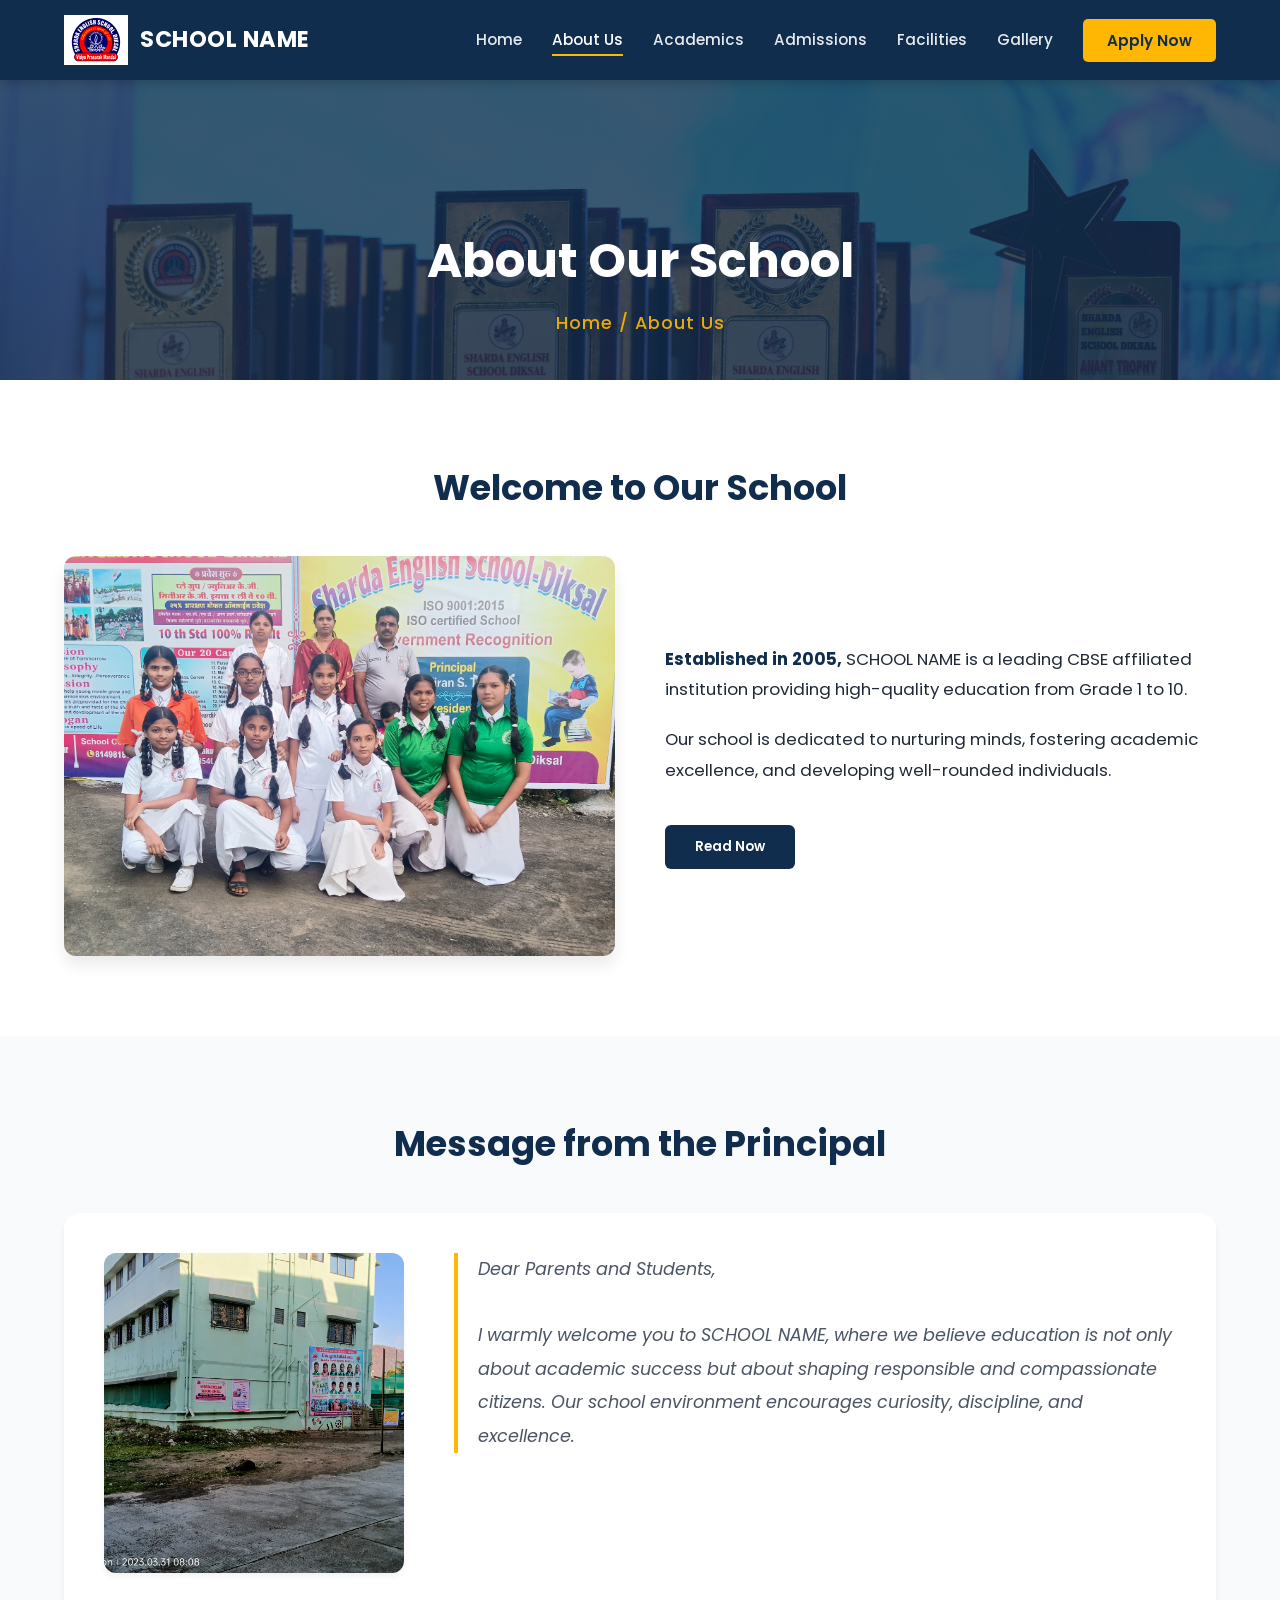
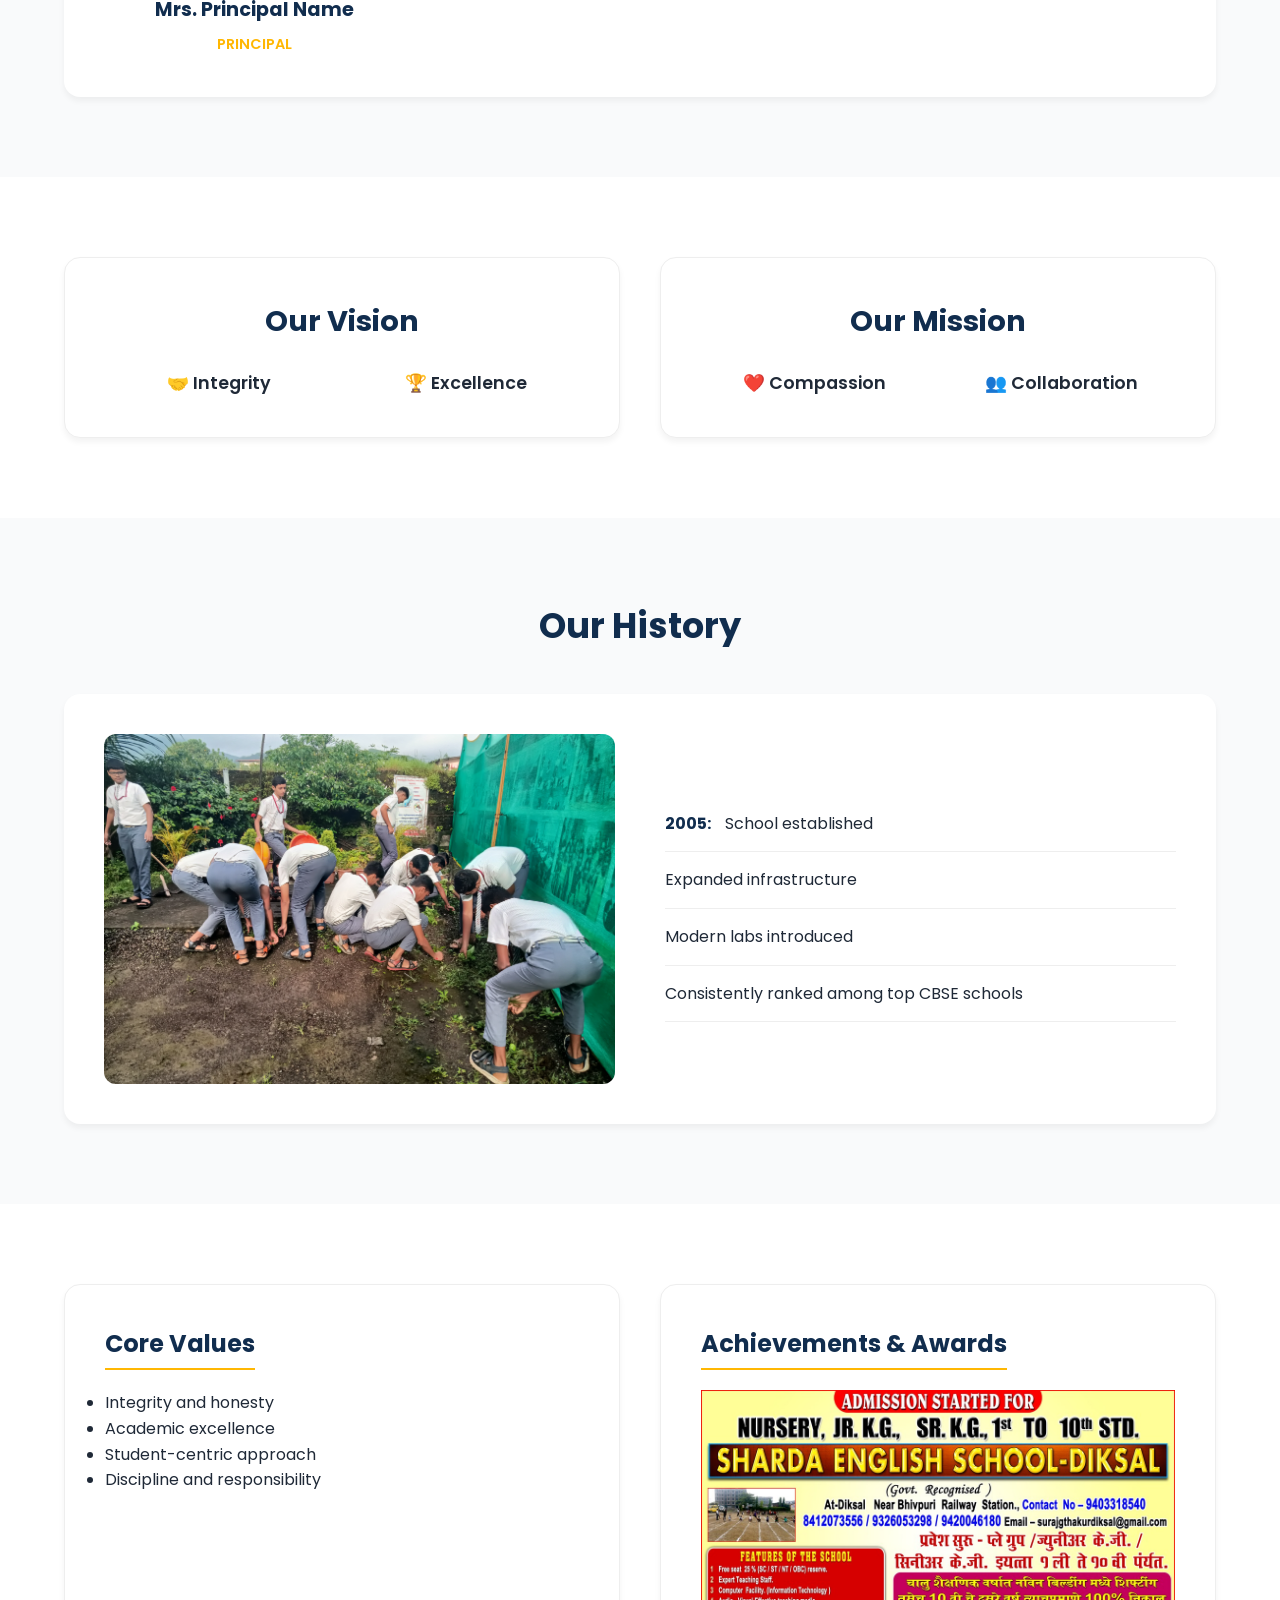
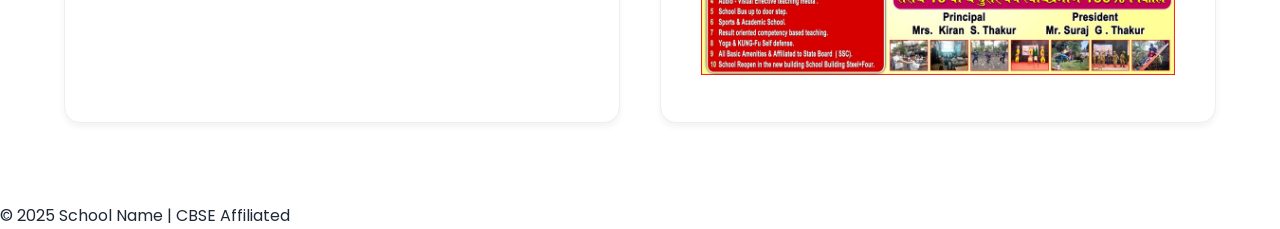
==== about.html @ ff8abdfa "Move site files to repo root" ====
<!DOCTYPE html>
<html lang="en">

<head>
  <meta charset="UTF-8">
  <title>About Us | School Name</title>
  <meta name="viewport" content="width=device-width, initial-scale=1.0">

  <link href="https://fonts.googleapis.com/css2?family=Poppins:wght@300;400;500;600;700&display=swap" rel="stylesheet">
  <link rel="stylesheet" href="css/main.css">
  <link rel="stylesheet" href="css/about.css">
</head>

<body>

  <!-- NAVBAR -->
  <header class="navbar">
    <div class="nav-container">
      <a href="index.html" class="logo-container">
        <img src="images/schoollogo.svg" alt="Logo" class="school-logo">
        <span>SCHOOL NAME</span>
      </a>

      <button class="hamburger" onclick="toggleMenu()">☰</button>

      <ul class="nav-links">
        <li><a href="index.html">Home</a></li>
        <li><a href="about.html" class="active">About Us</a></li>
        <li><a href="index.html#academics">Academics</a></li>
        <li><a href="index.html#admissions">Admissions</a></li>
        <li><a href="index.html#facilities">Facilities</a></li>
        <li><a href="index.html#gallery">Gallery</a></li>
        <li><button class="apply-btn">Apply Now</button></li>
      </ul>
    </div>
  </header>

  <!-- HERO -->
  <section class="hero">
    <div class="hero-overlay"></div>
    <div class="hero-content">
      <h1>About Our School</h1>
      <p>Home / About Us</p>
    </div>
  </section>

  <!-- WELCOME -->
  <section class="welcome">
    <h2>Welcome to Our School</h2>

    <div class="welcome-box">
      <img src="images/welcome-students.jpg" alt="Students">
      <div class="welcome-text">
        <p><strong>Established in 2005,</strong> SCHOOL NAME is a leading CBSE affiliated institution
          providing high-quality education from Grade 1 to 10.</p>

        <p>Our school is dedicated to nurturing minds, fostering academic excellence,
          and developing well-rounded individuals.</p>

        <button>Read Now</button>
      </div>
    </div>
  </section>

  <!-- PRINCIPAL MESSAGE -->
  <section class="principal">
    <h2>Message from the Principal</h2>

    <div class="principal-box">
      <div class="principal-card">
        <img src="images/principal.jpg">
        <h4>Mrs. Principal Name</h4>
        <span>Principal</span>
      </div>

      <p>
        Dear Parents and Students,<br><br>
        I warmly welcome you to SCHOOL NAME, where we believe education is not only
        about academic success but about shaping responsible and compassionate citizens.
        Our school environment encourages curiosity, discipline, and excellence.
      </p>
    </div>
  </section>

  <!-- VISION & MISSION -->
  <section class="vision-mission">
    <div class="vm">
      <h3>Our Vision</h3>
      <div class="vm-grid">
        <div>🤝 Integrity</div>
        <div>🏆 Excellence</div>
      </div>
    </div>

    <div class="vm">
      <h3>Our Mission</h3>
      <div class="vm-grid">
        <div>❤️ Compassion</div>
        <div>👥 Collaboration</div>
      </div>
    </div>
  </section>

  <!-- HISTORY -->
  <section class="history">
    <h2>Our History</h2>

    <div class="history-box">
      <img src="images/school-building.jpg">
      <ul>
        <li><strong>2005:</strong> School established</li>
        <li>Expanded infrastructure</li>
        <li>Modern labs introduced</li>
        <li>Consistently ranked among top CBSE schools</li>
      </ul>
    </div>
  </section>

  <!-- CORE VALUES & AWARDS -->
  <section class="bottom">
    <div class="core">
      <h3>Core Values</h3>
      <ul>
        <li>Integrity and honesty</li>
        <li>Academic excellence</li>
        <li>Student-centric approach</li>
        <li>Discipline and responsibility</li>
      </ul>
    </div>

    <div class="awards">
      <h3>Achievements & Awards</h3>
      <img src="images/award.jpg">
    </div>
  </section>

  <!-- FOOTER -->
  <footer>
    © 2025 School Name | CBSE Affiliated
  </footer>

  <script src="js/main.js"></script>
</body>

</html>
---- css/main.css ----
/* =========================================
   msg: Premium School Template Redesign
   ========================================= */

:root {
  /* COLORS */
  --primary: #112d4e;
  /* Deep Navy Blue */
  --accent: #ffb703;
  /* Golden Yellow */
  --accent-hover: #e0a302;
  --secondary: #3f72af;
  /* Lighter Blue */
  --text-dark: #1f2937;
  --text-light: #6b7280;
  --bg-light: #f9fafb;
  --white: #ffffff;

  /* SHADOWS */
  --shadow-sm: 0 4px 6px rgba(0, 0, 0, 0.05);
  --shadow-md: 0 10px 15px rgba(0, 0, 0, 0.08);

  /* SPACING */
  --container-width: 90%;
  --max-width: 1200px;
}

* {
  margin: 0;
  padding: 0;
  box-sizing: border-box;
  font-family: 'Poppins', sans-serif;
}

body {
  background: var(--white);
  color: var(--text-dark);
  line-height: 1.6;
}

/* NAVBAR */
/* =========================================
   NAVBAR
   ========================================= */
.navbar {
  background: var(--primary);
  padding: 15px 0;
  position: sticky;
  top: 0;
  z-index: 1000;
  box-shadow: 0 2px 10px rgba(0, 0, 0, 0.2);
}

.nav-container {
  width: var(--container-width);
  max-width: var(--max-width);
  margin: auto;
  display: flex;
  justify-content: space-between;
  align-items: center;
}

/* Logo & Links */
.logo-container {
  display: flex;
  align-items: center;
  text-decoration: none;
  color: var(--white);
  gap: 12px;
}

.logo-container span {
  font-size: 1.4rem;
  font-weight: 700;
  text-transform: uppercase;
  letter-spacing: 0.5px;
}

.school-logo {
  height: 50px;
  width: auto;
  object-fit: contain;
}

.nav-links {
  list-style: none;
  display: flex;
  gap: 30px;
  align-items: center;
}

.nav-links a {
  text-decoration: none;
  color: rgba(255, 255, 255, 0.9);
  font-weight: 500;
  font-size: 0.95rem;
  transition: all 0.3s;
  padding-bottom: 4px;
  border-bottom: 2px solid transparent;
}

.nav-links a:hover,
.nav-links a.active {
  color: var(--white);
  border-bottom-color: var(--accent);
  opacity: 1;
}

.apply-btn {
  background: var(--accent);
  color: var(--primary);
  border: none;
  padding: 10px 24px;
  border-radius: 5px;
  font-weight: 600;
  font-size: 0.95rem;
  cursor: pointer;
  transition: background 0.3s;
}

.apply-btn:hover {
  background: var(--accent-hover);
}

/* ===== UPDATED HERO SECTION ===== */
/* =========================================
   HERO SECTION
   ========================================= */
.hero {
  position: relative;
  width: 100%;
  height: 85vh;
  display: flex;
  align-items: center;
  justify-content: center;
  text-align: center;
  color: var(--white);
  background:
    linear-gradient(rgba(17, 45, 78, 0.7), rgba(17, 45, 78, 0.6)),
    url("../images/hero-bg.jpg");
  background-size: cover;
  background-position: center 30%;
  background-repeat: no-repeat;
}

.hero-content {
  width: 90%;
  max-width: 900px;
  z-index: 2;
}

.hero-text h1 {
  font-size: 3.5rem;
  line-height: 1.2;
  margin-bottom: 20px;
  font-weight: 700;
  text-shadow: 0 2px 10px rgba(0, 0, 0, 0.5);
}

.hero-text p {
  font-size: 1.25rem;
  margin-bottom: 30px;
  opacity: 0.95;
  font-weight: 300;
}

.hero-actions {
  display: flex;
  gap: 20px;
  justify-content: center;
}

/* BUTTONS */
.primary-btn {
  background: var(--accent);
  color: var(--primary);
  padding: 14px 30px;
  border: none;
  border-radius: 5px;
  font-weight: 600;
  cursor: pointer;
  font-size: 1rem;
  transition: transform 0.2s;
}

.primary-btn:hover {
  transform: translateY(-2px);
}

.secondary-btn {
  background: transparent;
  color: var(--white);
  padding: 14px 30px;
  border: 2px solid var(--white);
  border-radius: 5px;
  font-weight: 600;
  cursor: pointer;
  font-size: 1rem;
  transition: background 0.3s;
}

.secondary-btn:hover {
  background: rgba(255, 255, 255, 0.1);
}

/* HIGHLIGHTS */
/* HIGHLIGHTS */
.highlights {
  background: var(--white);
  display: flex;
  justify-content: center;
  gap: 50px;
  padding: 25px 0;
  border-bottom: 1px solid #e5e7eb;
}

.highlight-item {
  font-weight: 600;
  color: var(--primary);
  display: flex;
  align-items: center;
  gap: 8px;
  font-size: 0.95rem;
}

/* =========================================
   ABOUT ("About Our School" Redesign)
   ========================================= */
.about {
  padding: 80px 0;
  background: var(--white);
}

.about-card {
  width: var(--container-width);
  max-width: var(--max-width);
  margin: auto;
  box-shadow: none;
  background: transparent;
  display: grid;
  grid-template-columns: 1fr 1fr;
  gap: 50px;
  align-items: center;
}

/* Image Reset */
.about-card img {
  width: 100%;
  height: 400px;
  object-fit: cover;
  border-radius: 12px;
  box-shadow: var(--shadow-md);
}

.about-text {
  padding: 0;
}

.about-text h2 {
  color: var(--primary);
  font-size: 2.2rem;
  margin-bottom: 20px;
  position: relative;
  display: inline-block;
}

.about-text h2::after {
  content: '';
  display: block;
  width: 60px;
  height: 4px;
  background: var(--accent);
  margin-top: 8px;
  border-radius: 2px;
}

.about-text ul {
  list-style: none;
  padding: 0;
  margin: 25px 0;
}

.about-text ul li {
  position: relative;
  padding-left: 25px;
  margin-bottom: 12px;
  color: var(--text-dark);
}

.about-text ul li::before {
  content: '•';
  color: var(--accent);
  font-weight: bold;
  font-size: 1.5rem;
  position: absolute;
  left: 0;
  top: -5px;
}

.primary-btn.small {
  padding: 10px 24px;
  font-size: 0.9rem;
}

/* ACADEMICS */
/* ACADEMICS */
.academics {
  text-align: center;
  padding: 80px 0;
  background: var(--bg-light);
}

.academics h2 {
  color: var(--primary);
  margin-bottom: 40px;
  font-size: 2.2rem;
  font-weight: 700;
}

.academic-grid {
  width: var(--container-width);
  max-width: var(--max-width);
  margin: auto;
  display: grid;
  grid-template-columns: repeat(auto-fit, minmax(300px, 1fr));
  gap: 30px;
}

.academic-card {
  background: var(--white);
  border-radius: 16px;
  overflow: hidden;
  box-shadow: var(--shadow-sm);
  transition: transform 0.3s, box-shadow 0.3s;
  border: 1px solid #eee;
  display: flex;
  flex-direction: column;
}

.academic-card:hover {
  transform: translateY(-5px);
  box-shadow: var(--shadow-md);
}

/* Colored Headers for Cards */
.card-header {
  padding: 20px;
  color: var(--white);
  text-align: left;
}

.card-header h3 {
  font-size: 1.4rem;
  margin-bottom: 5px;
}

.card-header p {
  opacity: 0.9;
  font-size: 0.9rem;
  font-weight: 500;
}

.green-header {
  background: #2a9d8f;
}

.orange-header {
  background: #e76f51;
}

.blue-header {
  background: #3f72af;
}

/* Replaced Yellow with Blue for template match */

.card-body {
  padding: 25px;
  text-align: left;
  flex-grow: 1;
  display: flex;
  flex-direction: column;
}

.card-body ul {
  list-style: none;
  padding: 0;
  margin-bottom: 20px;
  flex-grow: 1;
}

.card-body li {
  margin-bottom: 10px;
  padding-left: 20px;
  position: relative;
  font-size: 0.95rem;
  color: var(--text-dark);
}

.card-body li::before {
  content: '•';
  color: var(--secondary);
  font-weight: bold;
  position: absolute;
  left: 0;
}

.card-btn {
  width: 100%;
  padding: 12px;
  background: var(--primary);
  color: var(--white);
  border: none;
  border-radius: 6px;
  font-weight: 600;
  cursor: pointer;
  transition: background 0.3s;
}

.card-btn:hover {
  background: #0d2138;
}

/* FACILITIES */
.facilities {
  padding: 80px 0;
  background: var(--white);
  text-align: center;
}

.facilities h2 {
  color: var(--primary);
  margin-bottom: 40px;
  font-size: 2.2rem;
}

.facility-grid {
  width: var(--container-width);
  max-width: var(--max-width);
  margin: auto;
  display: grid;
  grid-template-columns: repeat(auto-fit, minmax(300px, 1fr));
  gap: 30px;
}

.facility-card {
  background: var(--white);
  padding: 15px;
  border-radius: 12px;
  border: 1px solid #f0f0f0;
  box-shadow: var(--shadow-sm);
  transition: transform 0.3s;
  text-align: center;
}

.facility-card:hover {
  transform: translateY(-5px);
  box-shadow: var(--shadow-md);
  border-color: var(--accent);
}

.facility-card img {
  width: 100%;
  height: 160px;
  object-fit: cover;
  border-radius: 8px;
  margin-bottom: 15px;
}

.facility-card h3 {
  font-size: 1.1rem;
  color: var(--primary);
  margin-bottom: 5px;
}

/* ADMISSION BANNER */
.admission-banner {
  background: linear-gradient(90deg, #ffc107, #ffca2c);
  /* Golden Gradient */
  text-align: center;
  padding: 60px 20px;
  margin: 0;
  /* Full width band */
}

.admission-banner h2 {
  color: var(--primary);
  font-size: 2rem;
  margin-bottom: 15px;
}

.admission-banner p {
  color: #3e2c00;
  font-weight: 500;
  margin-bottom: 25px;
}

.banner-actions {
  display: flex;
  justify-content: center;
  gap: 20px;
}

.banner-btn-primary {
  background: var(--primary);
  color: var(--white);
  padding: 12px 30px;
  border: none;
  border-radius: 6px;
  font-weight: 600;
  cursor: pointer;
}

.banner-btn-secondary {
  background: var(--white);
  color: var(--primary);
  padding: 12px 30px;
  border: none;
  border-radius: 6px;
  font-weight: 600;
  cursor: pointer;
}

/* EVENTS */
.events {
  padding: 80px 0;
  background: var(--bg-light);
  text-align: center;
}

.events h2 {
  color: var(--primary);
  margin-bottom: 40px;
  font-size: 2.2rem;
}

.event-grid {
  width: var(--container-width);
  max-width: var(--max-width);
  margin: 30px auto;
  display: grid;
  grid-template-columns: repeat(auto-fit, minmax(300px, 1fr));
  gap: 30px;
}

.event-grid img {
  width: 100%;
  height: 220px;
  object-fit: cover;
  border-radius: 12px;
  box-shadow: var(--shadow-md);
  transition: transform 0.3s;
}

.event-grid img:hover {
  transform: scale(1.02);
}

/* LOCATION & VIDEO SECTION */
.location-video-section {
  padding: 80px 0;
  background: var(--bg-light);
}

.lv-container {
  width: var(--container-width);
  max-width: var(--max-width);
  margin: auto;
  display: grid;
  grid-template-columns: 1fr 1fr;
  gap: 50px;
}

.lv-box {
  background: var(--white);
  padding: 30px;
  border-radius: 16px;
  box-shadow: var(--shadow-sm);
  text-align: center;
}

.lv-box h2 {
  color: var(--primary);
  margin-bottom: 20px;
  font-size: 2rem;
}

.video-wrapper,
.map-wrapper {
  position: relative;
  width: 100%;
  height: 0;
  padding-bottom: 56.25%;
  /* 16:9 Aspect Ratio */
  overflow: hidden;
  border-radius: 12px;
  margin-bottom: 20px;
  box-shadow: var(--shadow-sm);
}

.video-wrapper iframe,
.map-wrapper iframe {
  position: absolute;
  top: 0;
  left: 0;
  width: 100%;
  height: 100%;
}

.lv-box p {
  color: var(--text-dark);
}

.location-details {
  text-align: left;
  margin-top: 15px;
  padding: 15px;
  background: #f8fafc;
  border-radius: 8px;
  border-left: 4px solid var(--accent);
}

.location-details p {
  margin-bottom: 5px;
}

@media(max-width: 900px) {
  .lv-container {
    grid-template-columns: 1fr;
  }
}

/* FOOTER */
.footer {
  background: var(--primary);
  color: var(--white);
  text-align: center;
  padding: 40px 0;
  margin-top: 0;
  border-top: 4px solid var(--accent);
}

opacity: 0.8;
font-size: 0.9rem;
}

/* =========================================
   RESPONSIVE STYLES
   ========================================= */
@media (max-width: 768px) {

  /* Navbar */
  .hamburger {
    display: block;
  }

  .nav-links {
    display: none;
    flex-direction: column;
    position: absolute;
    top: 100%;
    left: 0;
    width: 100%;
    background: var(--primary);
    padding: 20px 0;
    text-align: center;
    box-shadow: 0 5px 10px rgba(0, 0, 0, 0.1);
  }

  .nav-links.show {
    display: flex;
  }

  .nav-links li {
    margin: 15px 0;
  }

  /* Hero */
  .hero {
    background-position: center;
    height: 70vh;
  }

  .hero-text h1 {
    font-size: 2.5rem;
    /* Smaller heading */
  }

  .hero-actions {
    flex-direction: column;
    gap: 15px;
  }

  /* Sections Global */
  .about,
  .academics,
  .facilities,
  .events,
  .location-video-section {
    padding: 50px 0;
  }

  /* Grids */
  .about-card,
  .lv-container,
  .detail-box,
  .cta,
  .open-strip {
    grid-template-columns: 1fr;
    flex-direction: column;
    text-align: center;
  }

  /* Highlights Strip */
  .highlights {
    flex-direction: column;
    align-items: center;
    gap: 20px;
    text-align: center;
  }

  /* Admission Banner */
  .admission-banner h2 {
    font-size: 1.6rem;
  }

  .banner-actions {
    flex-direction: column;
    gap: 15px;
  }
}

/* HAMBURGER MENU */
.hamburger {
  display: none;
  background: transparent;
  border: none;
  color: white;
  font-size: 2rem;
  cursor: pointer;
  margin-left: auto;
  /* Push to right if needed */
}

/* =========================================
   MERGED STYLES FROM academics.css
   ========================================= */

/* .hero removed to avoid conflict with main hero */
/* .navbar removed */

.cards {
  display: flex;
  gap: 20px;
  padding: 50px;
  flex-wrap: wrap;
  /* Added for responsiveness */
  justify-content: center;
}

.card {
  background: white;
  padding: 25px;
  border-radius: 12px;
  width: 300px;
  /* Fixed width for better grid */
  flex-grow: 1;
  max-width: 350px;
  box-shadow: 0 10px 25px rgba(0, 0, 0, .1);
}

.green {
  border-top: 6px solid #2a9d8f;
}

.yellow {
  border-top: 6px solid #f4a261;
}

.orange {
  border-top: 6px solid #e76f51;
}

.card button {
  margin-top: 15px;
  background: #1e4fa1;
  color: white;
  border: none;
  padding: 8px;
  border-radius: 6px;
  cursor: pointer;
}

.detail {
  padding: 50px 0;
  width: 90%;
  margin: auto;
}

.detail-box {
  display: flex;
  justify-content: space-between;
  background: white;
  padding: 30px;
  border-radius: 12px;
  gap: 20px;
  align-items: center;
  box-shadow: 0 5px 15px rgba(0, 0, 0, 0.05);
  /* Added consistent shadow */
}

.detail-box img {
  width: 40%;
  height: 250px;
  object-fit: cover;
  border-radius: 10px;
}

@media(max-width: 768px) {
  .detail-box {
    flex-direction: column;
    text-align: center;
  }

  .detail-box img {
    width: 100%;
    margin-top: 20px;
  }
}

.cta {
  background: linear-gradient(to right, #5f8fd3, #9dc5ec);
  display: flex;
  padding: 50px;
  color: white;
  justify-content: space-between;
  align-items: center;
  border-radius: 12px;
  width: 90%;
  margin: 40px auto;
}

.cta button {
  margin-right: 10px;
  padding: 10px 16px;
  border-radius: 6px;
  border: none;
  cursor: pointer;
}

.outline {
  background: transparent;
  border: 2px solid white;
  color: white;
}

/* =========================================
   MERGED STYLES FROM admission.css
   ========================================= */

/* Variables scoped to admissions section effectively by direct usage */
:root {
  --blue: #1f4fa3;
  --blue-dark: #163b7a;
  --blue-light: #2f6fd1;
  /* --yellow conflict with main? main uses hex directly. Safe to keep. */
  --yellow-adm: #f5c26b;
  /* Renamed to avoid potential conflict */
  --bg: #eef3fb;
  /* Match main body bg */
  --card: #ffffff;
  --text: #1f2937;
  --muted: #6b7280;
  --shadow: 0 14px 35px rgba(0, 0, 0, .12);
  --radius: 16px;
}

/* .hero removed */

.admission-section {
  padding: 0 0 50px 0;
}

.open-strip {
  background: linear-gradient(180deg, #ffe2a8, #f8c873);
  text-align: center;
  padding: 40px 16px;
  margin-bottom: 40px;
}

.open-strip h2 {
  font-size: 26px;
  font-weight: 700;
  color: #1b2a4a;
  margin-bottom: 10px;
}

.open-strip p {
  margin: 8px 0 18px;
  font-size: 14px;
}

.btn-blue {
  background: var(--blue);
  color: #fff;
  border: none;
  padding: 10px 20px;
  border-radius: 6px;
  font-weight: 600;
  cursor: pointer;
}

.btn-white {
  background: #fff;
  color: var(--blue);
  border: none;
  padding: 10px 20px;
  border-radius: 6px;
  font-weight: 600;
  cursor: pointer;
}

.section-title {
  font-size: 22px;
  font-weight: 600;
  color: var(--blue);
  text-align: center;
  margin-top: 40px;
}

.section-sub {
  font-size: 13px;
  color: var(--muted);
  margin-bottom: 28px;
  text-align: center;
}

.process {
  display: grid;
  grid-template-columns: repeat(auto-fit, minmax(150px, 1fr));
  gap: 18px;
  width: 90%;
  margin: auto;
}

.step {
  background: #fff;
  padding: 18px 12px;
  border-radius: 14px;
  text-align: center;
  box-shadow: var(--shadow);
}

.step-circle {
  width: 56px;
  height: 56px;
  border-radius: 50%;
  background: #f4f7fb;
  margin: 0 auto 10px;
  display: flex;
  align-items: center;
  justify-content: center;
  font-weight: 700;
}

.step.active .step-circle {
  background: #ffd066;
}

.criteria {
  background: #fff;
  border-radius: var(--radius);
  padding: 30px;
  display: grid;
  grid-template-columns: repeat(auto-fit, minmax(250px, 1fr));
  gap: 26px;
  box-shadow: var(--shadow);
  width: 90%;
  margin: auto;
}

.criteria-actions {
  grid-column: 1/-1;
  display: flex;
  justify-content: center;
  gap: 20px;
}

.faq-btn {
  display: block;
  margin: 30px auto;
  padding: 10px 20px;
  background: transparent;
  border: 1px solid var(--blue);
  border-radius: 6px;
  color: var(--blue);
  cursor: pointer;
}
---- css/about.css ----
/* =========================================
   ABOUT PAGE REFACTOR (Uses main.css variables)
   ========================================= */

/* HERO (Specific to About Page) */
.hero {
  height: 300px;
  /* Shorter hero for subpages */
  background:
    linear-gradient(rgba(17, 45, 78, 0.8), rgba(17, 45, 78, 0.8)),
    url("../images/hero-bg.jpg");
  background-size: cover;
  background-position: center;
}

.hero-content {
  text-align: center;
  padding-top: 100px;
}

.hero-content h1 {
  font-size: 3rem;
  font-weight: 700;
  margin-bottom: 10px;
}

.hero-content p {
  font-size: 1.1rem;
  opacity: 0.9;
  color: var(--accent);
  font-weight: 500;
  letter-spacing: 1px;
}

/* WELCOME */
.welcome {
  padding: 80px 0;
  width: var(--container-width);
  max-width: var(--max-width);
  margin: auto;
}

.welcome h2 {
  color: var(--primary);
  font-size: 2.2rem;
  margin-bottom: 40px;
  text-align: center;
  font-weight: 700;
}

.welcome-box {
  display: grid;
  grid-template-columns: 1fr 1fr;
  gap: 50px;
  background: var(--white);
  padding: 0;
  align-items: center;
}

.welcome img {
  width: 100%;
  height: 400px;
  object-fit: cover;
  border-radius: 12px;
  box-shadow: var(--shadow-md);
}

.welcome-text p {
  margin-bottom: 20px;
  line-height: 1.8;
  font-size: 1.05rem;
}

.welcome-text strong {
  color: var(--primary);
}

.welcome button {
  margin-top: 20px;
  padding: 12px 30px;
  background: var(--primary);
  color: var(--white);
  border: none;
  border-radius: 6px;
  font-weight: 600;
  cursor: pointer;
  transition: background 0.3s;
}

.welcome button:hover {
  background: #0d2138;
}

/* PRINCIPAL */
.principal {
  padding: 80px 0;
  background: var(--bg-light);
}

.principal h2 {
  text-align: center;
  color: var(--primary);
  font-size: 2.2rem;
  margin-bottom: 40px;
  font-weight: 700;
}

.principal-box {
  width: var(--container-width);
  max-width: var(--max-width);
  margin: auto;
  display: grid;
  grid-template-columns: 300px 1fr;
  gap: 50px;
  background: var(--white);
  padding: 40px;
  border-radius: 16px;
  box-shadow: var(--shadow-sm);
  align-items: start;
}

.principal-card {
  text-align: center;
}

.principal-card img {
  width: 100%;
  height: 320px;
  object-fit: cover;
  border-radius: 12px;
  box-shadow: var(--shadow-sm);
  margin-bottom: 15px;
}

.principal-card h4 {
  color: var(--primary);
  font-size: 1.2rem;
  margin-bottom: 5px;
}

.principal-card span {
  color: var(--accent);
  font-weight: 600;
  font-size: 0.9rem;
  text-transform: uppercase;
}

.principal-box p {
  font-style: italic;
  line-height: 1.9;
  font-size: 1.1rem;
  color: #4b5563;
  position: relative;
  padding-left: 20px;
  border-left: 4px solid var(--accent);
}

/* VISION MISSION */
.vision-mission {
  display: grid;
  grid-template-columns: 1fr 1fr;
  gap: 40px;
  padding: 80px 0;
  width: var(--container-width);
  max-width: var(--max-width);
  margin: auto;
}

.vm {
  background: var(--white);
  padding: 40px;
  border-radius: 16px;
  border: 1px solid #eee;
  box-shadow: var(--shadow-sm);
  text-align: center;
}

.vm h3 {
  color: var(--primary);
  font-size: 1.8rem;
  margin-bottom: 25px;
}

.vm-grid {
  display: grid;
  grid-template-columns: 1fr 1fr;
  gap: 20px;
}

.vm-grid div {
  font-weight: 600;
  color: var(--text-dark);
  display: flex;
  flex-direction: column;
  align-items: center;
  gap: 10px;
  font-size: 1.1rem;
}

/* HISTORY */
.history {
  padding: 80px 0;
  background: var(--bg-light);
}

.history h2 {
  text-align: center;
  color: var(--primary);
  font-size: 2.2rem;
  margin-bottom: 40px;
  font-weight: 700;
}

.history-box {
  width: var(--container-width);
  max-width: var(--max-width);
  margin: auto;
  display: grid;
  grid-template-columns: 1fr 1fr;
  gap: 50px;
  background: var(--white);
  padding: 40px;
  border-radius: 16px;
  box-shadow: var(--shadow-sm);
  align-items: center;
}

.history img {
  width: 100%;
  height: 350px;
  object-fit: cover;
  border-radius: 12px;
}

.history ul {
  list-style: none;
}

.history ul li {
  padding: 15px 0;
  border-bottom: 1px solid #eee;
  color: var(--text-dark);
}

.history ul li strong {
  color: var(--primary);
  margin-right: 10px;
}

/* BOTTOM */
.bottom {
  display: grid;
  grid-template-columns: 1fr 1fr;
  gap: 40px;
  padding: 80px 0;
  width: var(--container-width);
  max-width: var(--max-width);
  margin: auto;
}

.core,
.awards {
  background: var(--white);
  padding: 40px;
  border-radius: 16px;
  box-shadow: var(--shadow-sm);
  border: 1px solid #eee;
}

.core h3,
.awards h3 {
  color: var(--primary);
  font-size: 1.5rem;
  margin-bottom: 20px;
  border-bottom: 2px solid var(--accent);
  display: inline-block;
  padding-bottom: 5px;
}

.awards img {
  width: 100%;
  max-height: 300px;
  object-fit: contain;
}

/* RESPONSIVE */
@media(max-width:768px) {

  .welcome-box,
  .principal-box,
  .vision-mission,
  .history-box,
  .bottom {
    grid-template-columns: 1fr;
  }

  .principal-box {
    text-align: center;
  }

  .principal p {
    border-left: none;
    border-top: 4px solid var(--accent);
    padding-top: 20px;
    padding-left: 0;
  }
}
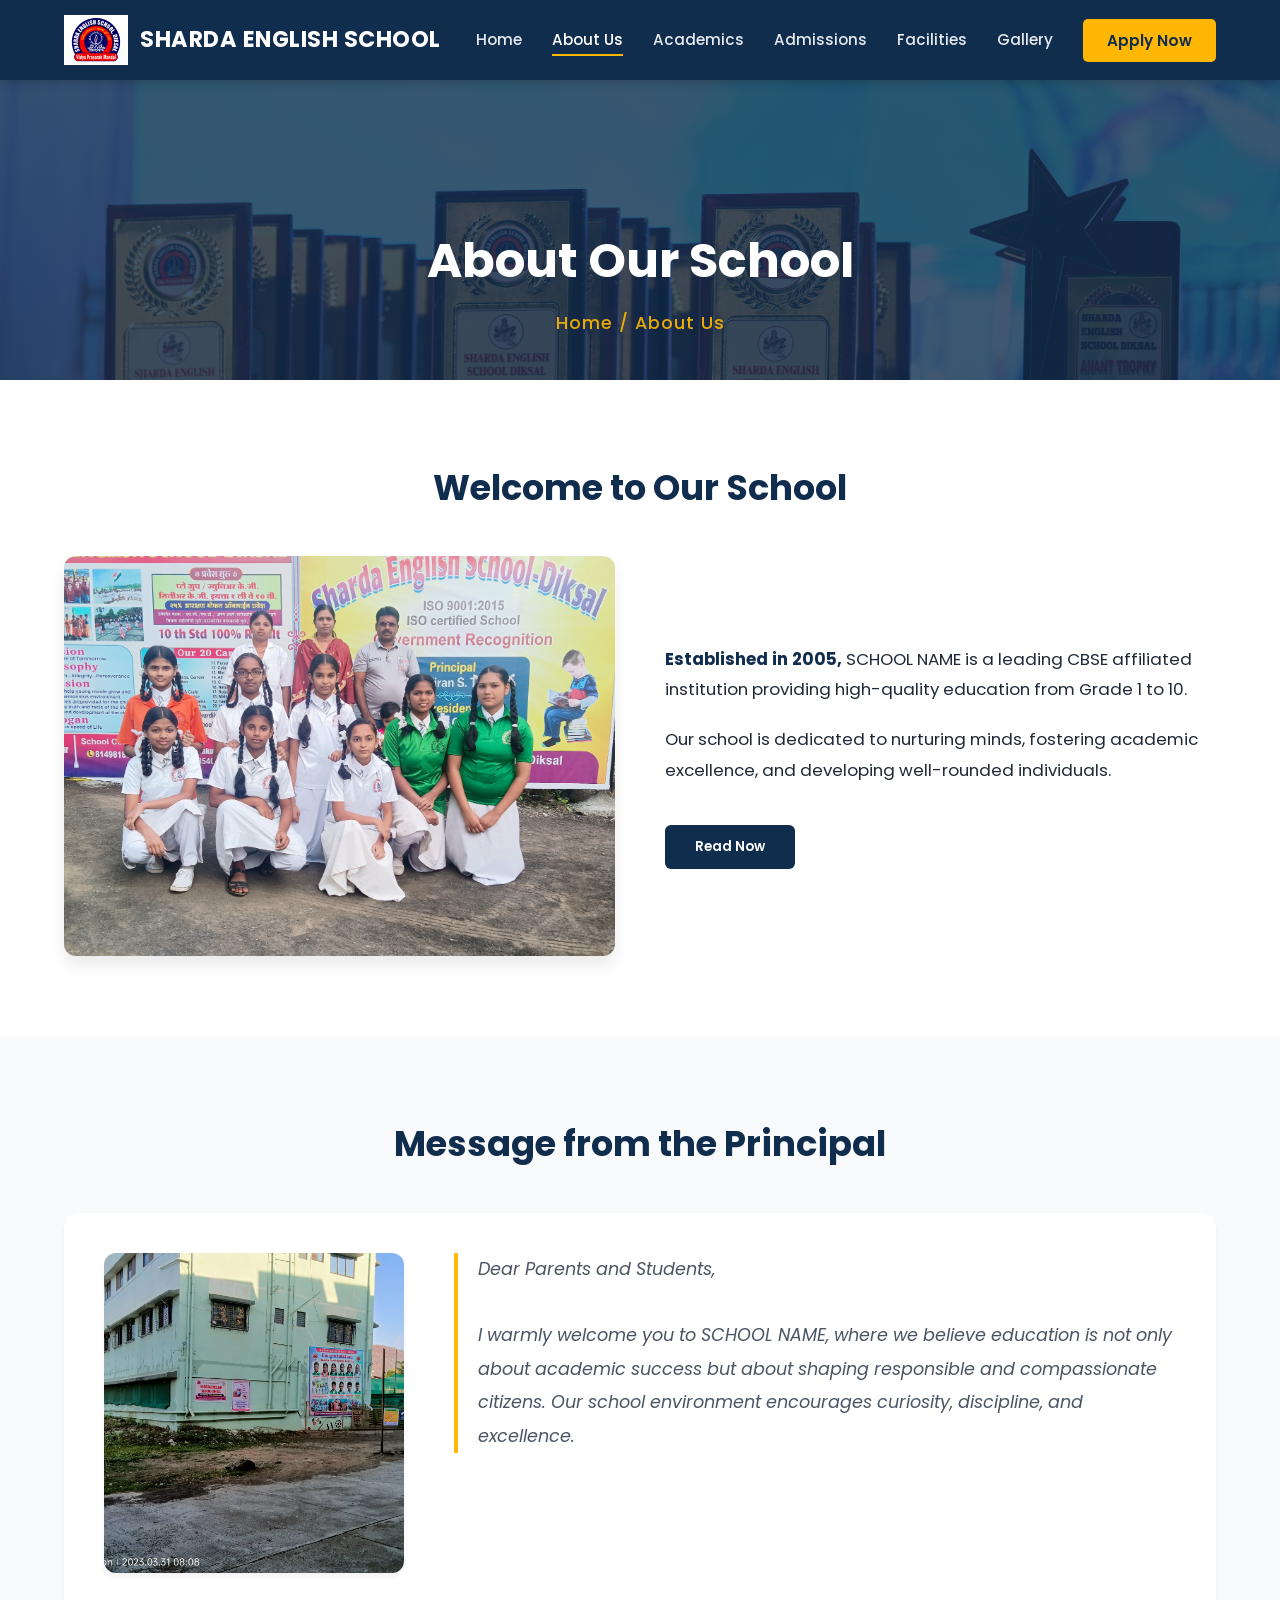
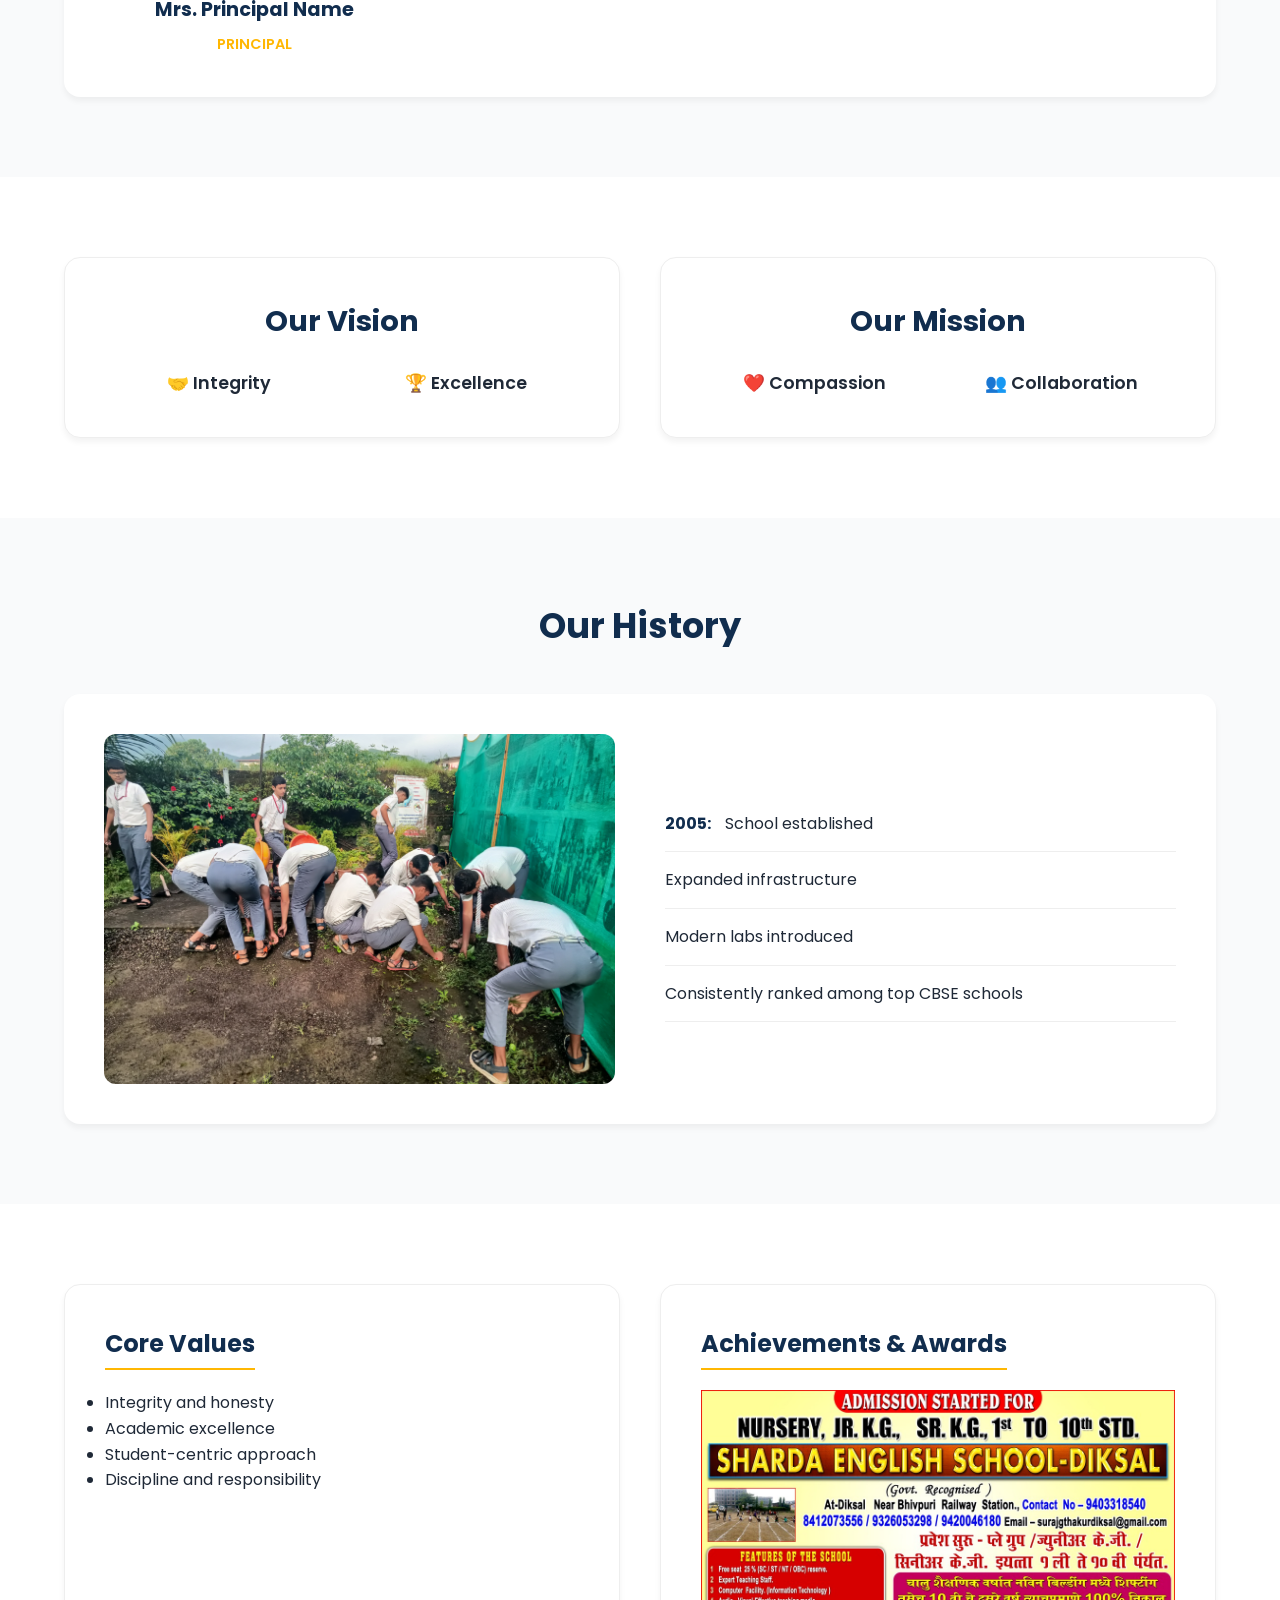
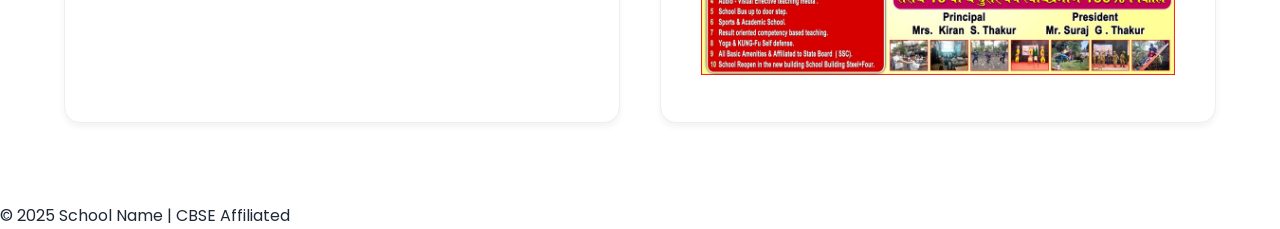
==== commit 539ad3e0: "Update homepage layout and content" ====
--- a/about.html
+++ b/about.html
@@ -18,7 +18,7 @@
     <div class="nav-container">
       <a href="index.html" class="logo-container">
         <img src="images/schoollogo.svg" alt="Logo" class="school-logo">
-        <span>SCHOOL NAME</span>
+        <span>Sharda English School</span>
       </a>
 
       <button class="hamburger" onclick="toggleMenu()">☰</button>
--- a/css/main.css
+++ b/css/main.css
@@ -640,18 +640,27 @@
   border-top: 4px solid var(--accent);
 }
 
-opacity: 0.8;
-font-size: 0.9rem;
-}
+
 
 /* =========================================
    RESPONSIVE STYLES
    ========================================= */
+@media (max-width: 900px) {
+  .hero-text h1 {
+    font-size: 2.8rem;
+  }
+
+  .lv-container {
+    grid-template-columns: 1fr;
+  }
+}
+
 @media (max-width: 768px) {
 
   /* Navbar */
   .hamburger {
     display: block;
+    z-index: 1001;
   }
 
   .nav-links {
@@ -664,7 +673,7 @@
     background: var(--primary);
     padding: 20px 0;
     text-align: center;
-    box-shadow: 0 5px 10px rgba(0, 0, 0, 0.1);
+    box-shadow: 0 5px 10px rgba(0, 0, 0, 0.2);
   }
 
   .nav-links.show {
@@ -673,22 +682,35 @@
 
   .nav-links li {
     margin: 15px 0;
+    width: 100%;
+  }
+
+  .nav-links a {
+    display: block;
+    width: 100%;
+    padding: 10px 0;
   }
 
   /* Hero */
   .hero {
+    height: auto;
+    min-height: 60vh;
+    padding: 80px 0;
     background-position: center;
-    height: 70vh;
   }
 
   .hero-text h1 {
-    font-size: 2.5rem;
-    /* Smaller heading */
+    font-size: 2.2rem;
+  }
+
+  .hero-text p {
+    font-size: 1rem;
   }
 
   .hero-actions {
     flex-direction: column;
     gap: 15px;
+    padding: 0 20px;
   }
 
   /* Sections Global */
@@ -702,13 +724,23 @@
 
   /* Grids */
   .about-card,
-  .lv-container,
   .detail-box,
-  .cta,
-  .open-strip {
+  .process,
+  .admission-banner .banner-actions {
     grid-template-columns: 1fr;
     flex-direction: column;
     text-align: center;
+  }
+
+  .about-card {
+    display: flex;
+    flex-direction: column;
+    gap: 30px;
+  }
+
+  .about-text h2::after {
+    margin: 8px auto 0;
+    /* Center the underline */
   }
 
   /* Highlights Strip */
@@ -716,6 +748,7 @@
     flex-direction: column;
     align-items: center;
     gap: 20px;
+    padding: 30px 20px;
     text-align: center;
   }
 
@@ -727,6 +760,34 @@
   .banner-actions {
     flex-direction: column;
     gap: 15px;
+    align-items: center;
+  }
+
+  .banner-btn-primary,
+  .banner-btn-secondary {
+    width: 100%;
+    max-width: 300px;
+  }
+
+  /* Footer */
+  .footer {
+    padding: 30px 15px;
+  }
+}
+
+@media (max-width: 480px) {
+  .hero-text h1 {
+    font-size: 1.8rem;
+  }
+
+  .section-title {
+    font-size: 1.8rem;
+  }
+
+  .facility-grid,
+  .academic-grid,
+  .event-grid {
+    grid-template-columns: 1fr;
   }
 }
 
--- a/css/about.css
+++ b/css/about.css
@@ -286,16 +286,23 @@
 /* RESPONSIVE */
 @media(max-width:768px) {
 
+  .hero-content h1 {
+    font-size: 2.2rem;
+  }
+
   .welcome-box,
   .principal-box,
   .vision-mission,
   .history-box,
   .bottom {
     grid-template-columns: 1fr;
+    gap: 30px;
   }
 
   .principal-box {
     text-align: center;
+    padding: 20px;
+    grid-template-columns: 1fr;
   }
 
   .principal p {
@@ -304,4 +311,18 @@
     padding-top: 20px;
     padding-left: 0;
   }
+
+  .vm-grid {
+    grid-template-columns: 1fr;
+  }
+
+  .vm,
+  .core,
+  .awards {
+    padding: 20px;
+  }
+
+  .history img {
+    height: 250px;
+  }
 }
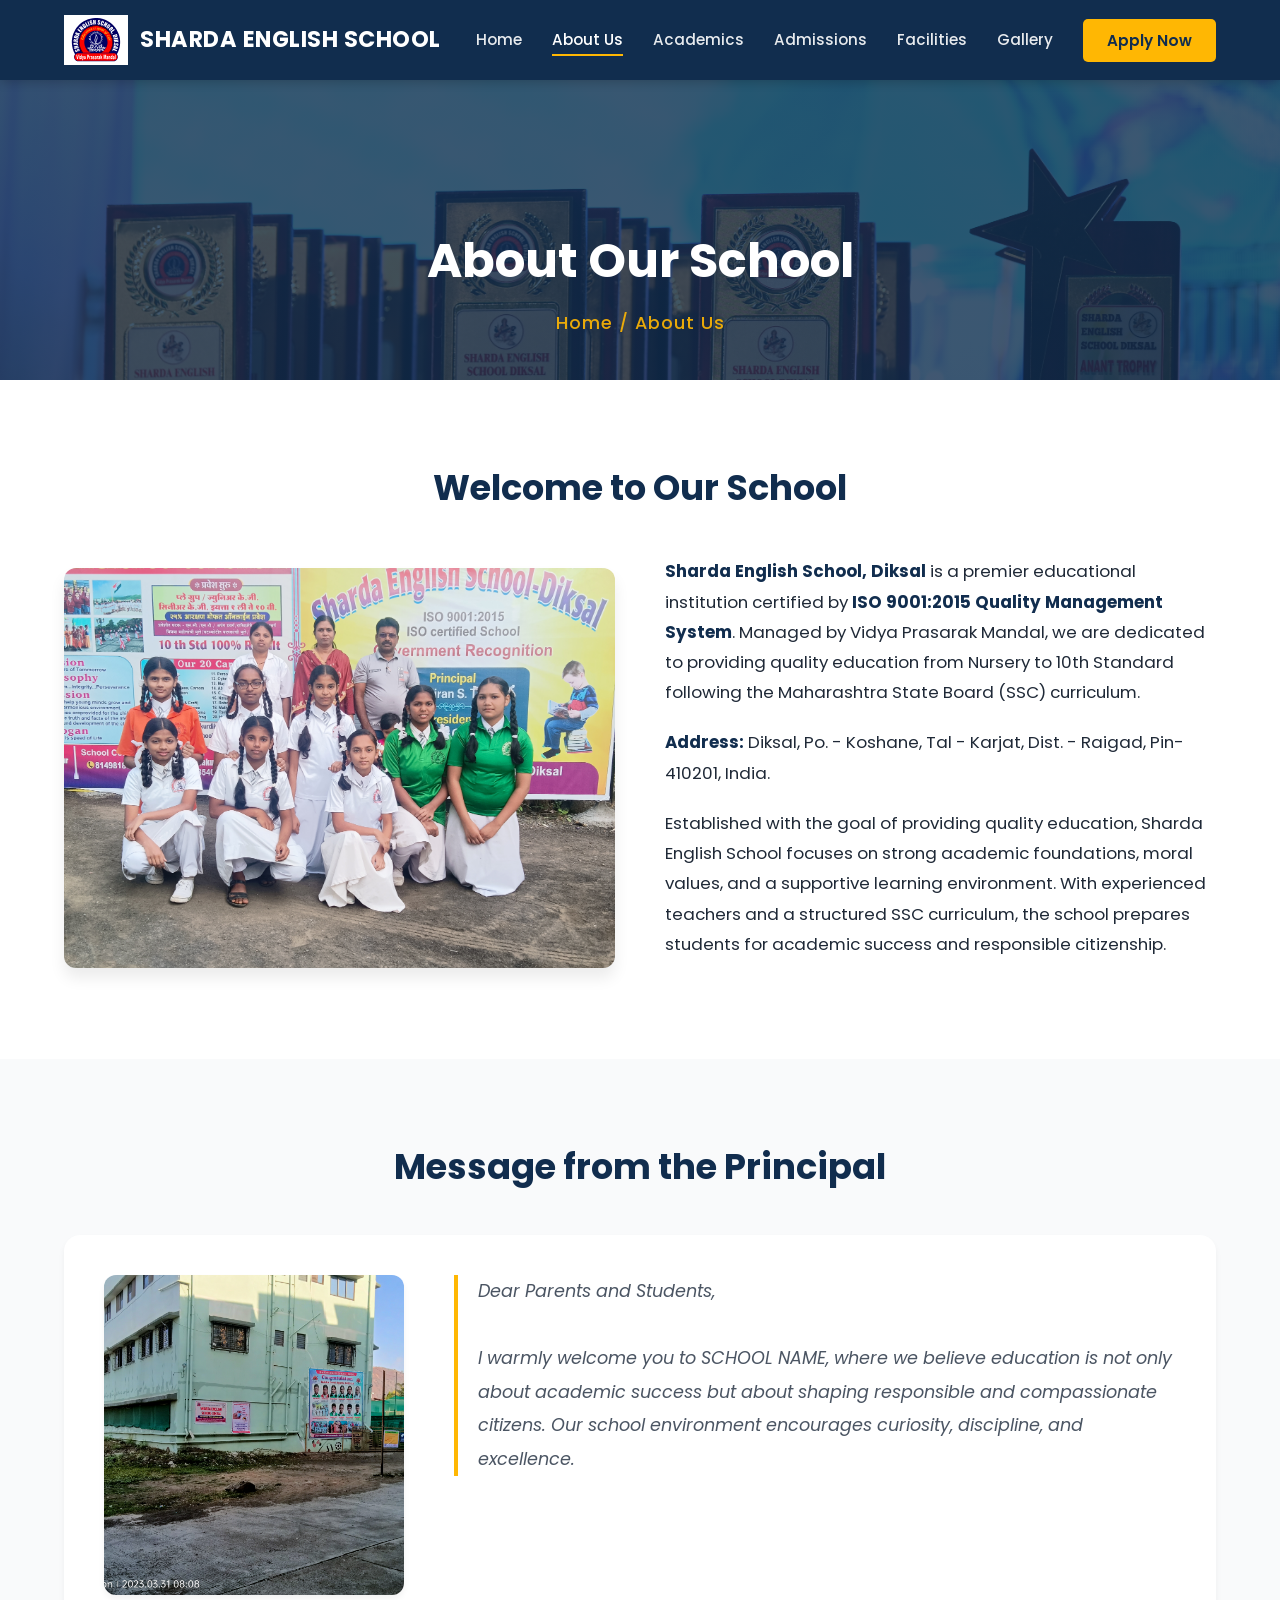
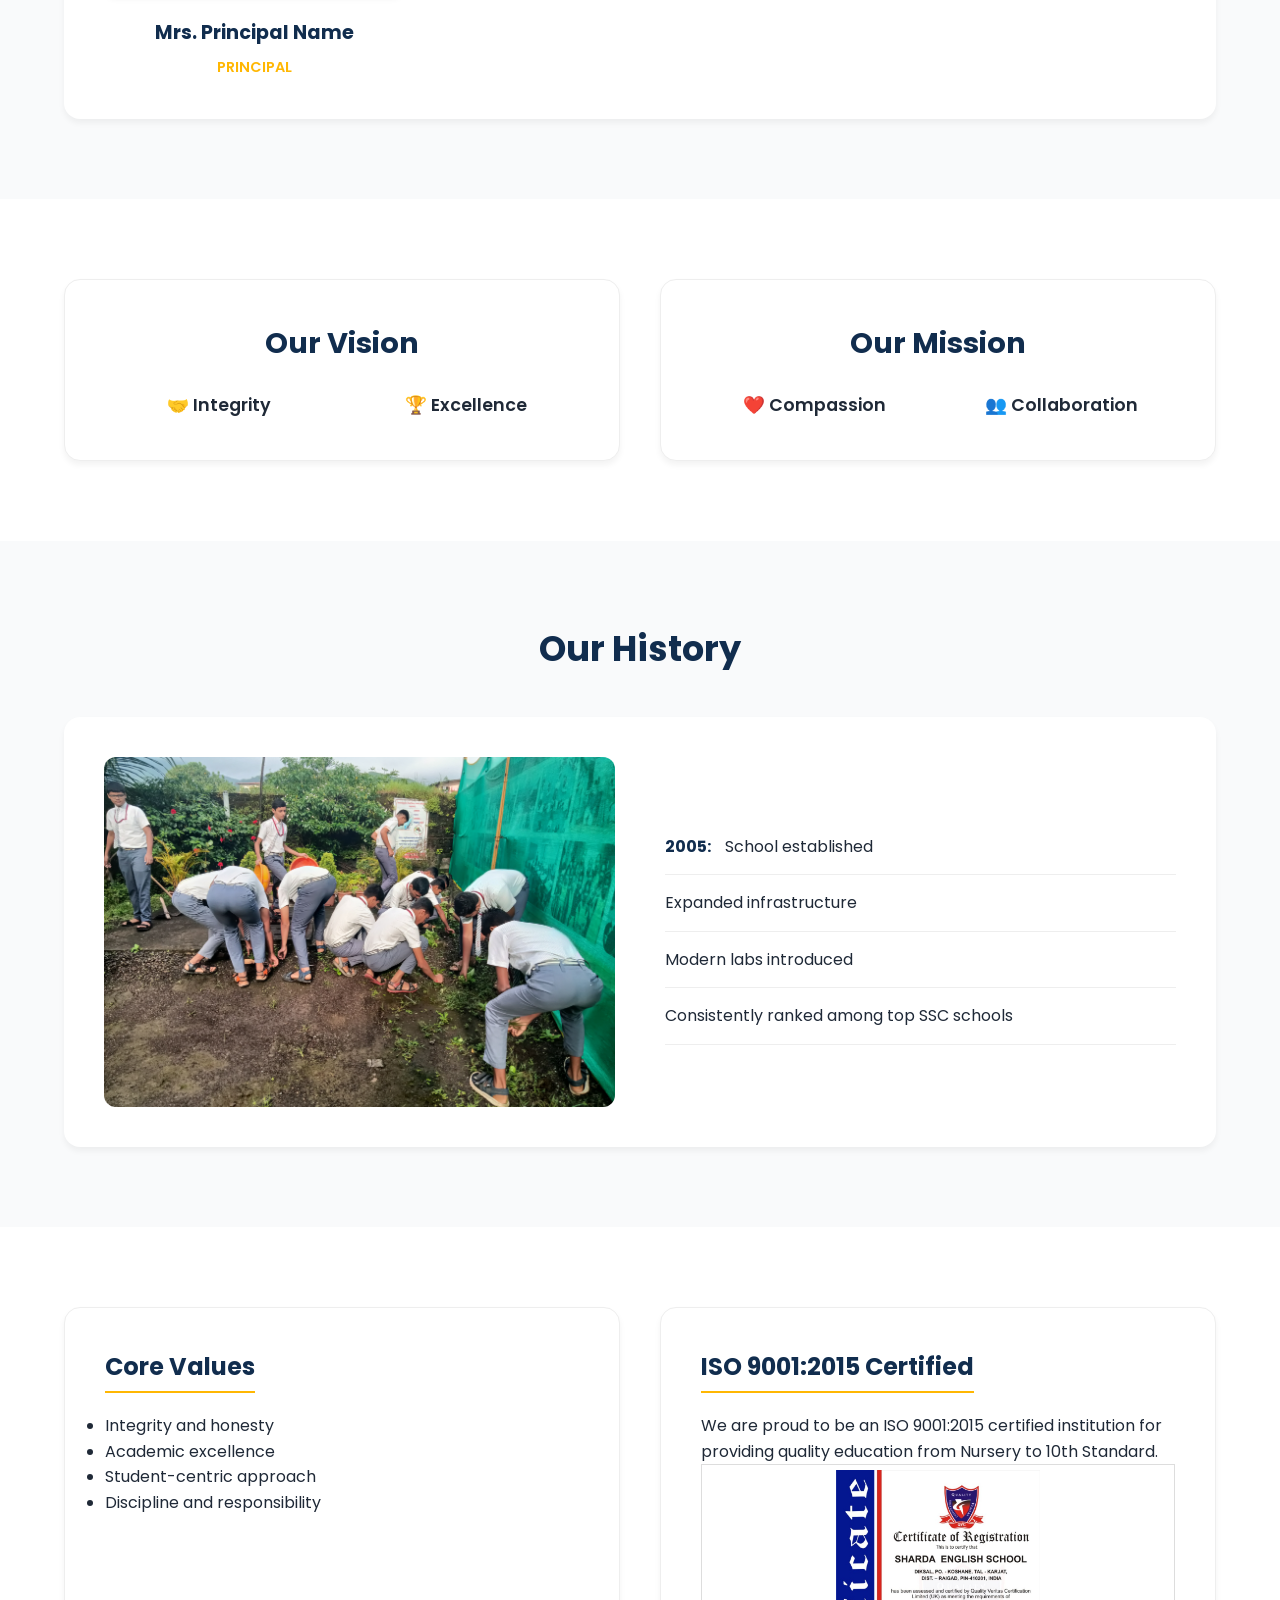
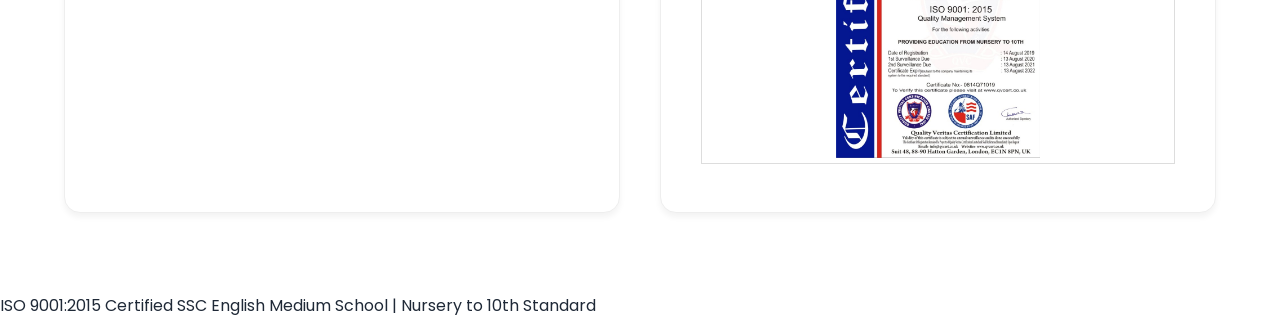
==== commit a7ebc958: "Update homepage layout and content" ====
--- a/about.html
+++ b/about.html
@@ -51,13 +51,16 @@
     <div class="welcome-box">
       <img src="images/welcome-students.jpg" alt="Students">
       <div class="welcome-text">
-        <p><strong>Established in 2005,</strong> SCHOOL NAME is a leading CBSE affiliated institution
-          providing high-quality education from Grade 1 to 10.</p>
+        <p><strong>Sharda English School, Diksal</strong> is a premier educational institution certified by <strong>ISO
+            9001:2015 Quality Management System</strong>. Managed by Vidya Prasarak Mandal, we are dedicated to
+          providing quality education from Nursery to 10th Standard following the Maharashtra State Board (SSC)
+          curriculum.</p>
 
-        <p>Our school is dedicated to nurturing minds, fostering academic excellence,
-          and developing well-rounded individuals.</p>
+        <p><strong>Address:</strong> Diksal, Po. - Koshane, Tal - Karjat, Dist. - Raigad, Pin-410201, India.</p>
 
-        <button>Read Now</button>
+        <p>Established with the goal of providing quality education, Sharda English School focuses on strong academic
+          foundations, moral values, and a supportive learning environment. With experienced teachers and a structured
+          SSC curriculum, the school prepares students for academic success and responsible citizenship.</p>
       </div>
     </div>
   </section>
@@ -111,7 +114,7 @@
         <li><strong>2005:</strong> School established</li>
         <li>Expanded infrastructure</li>
         <li>Modern labs introduced</li>
-        <li>Consistently ranked among top CBSE schools</li>
+        <li>Consistently ranked among top SSC schools</li>
       </ul>
     </div>
   </section>
@@ -129,14 +132,17 @@
     </div>
 
     <div class="awards">
-      <h3>Achievements & Awards</h3>
-      <img src="images/award.jpg">
+      <h3>ISO 9001:2015 Certified</h3>
+      <p>We are proud to be an ISO 9001:2015 certified institution for providing quality education from Nursery to 10th
+        Standard.</p>
+      <img src="images/iso_certificate.jpg" alt="ISO 9001:2015 Certificate"
+        style="max-width: 100%; border: 1px solid #ddd; padding: 5px;">
     </div>
   </section>
 
   <!-- FOOTER -->
   <footer>
-    © 2025 School Name | CBSE Affiliated
+    ISO 9001:2015 Certified SSC English Medium School | Nursery to 10th Standard
   </footer>
 
   <script src="js/main.js"></script>
--- a/css/main.css
+++ b/css/main.css
@@ -360,16 +360,53 @@
   font-weight: 500;
 }
 
-.green-header {
-  background: #2a9d8f;
-}
-
-.orange-header {
-  background: #e76f51;
-}
-
-.blue-header {
-  background: #3f72af;
+/* Background Image Cards with Overlay */
+/* Background Image Cards with Blur Effect */
+/* Background Image Cards (No Overlay/Effect) */
+.academic-card {
+  position: relative;
+  overflow: hidden;
+  color: white;
+  border: none;
+  background-size: cover;
+  background-position: center;
+  background-color: #333;
+  /* Fallback color */
+}
+
+/* Ensure text is white */
+.academic-card h3,
+.academic-card p,
+.academic-card li {
+  color: white !important;
+  text-shadow: 0 1px 3px rgba(0, 0, 0, 0.8);
+  /* Minimal shadow for readability */
+}
+
+/* Remove solid headers */
+.green-header,
+.orange-header,
+.blue-header,
+.yellow-header {
+  background: transparent !important;
+  border-bottom: none;
+}
+
+/* Specific images directly on card */
+.card-preprimary {
+  background-image: url('../images/academic-preprimary.jpg');
+}
+
+.card-primary {
+  background-image: url('../images/academic-primary.jpg');
+}
+
+.card-middle {
+  background-image: url('../images/academic-middle.jpg');
+}
+
+.card-secondary {
+  background-image: url('../images/academic-secondary.jpg');
 }
 
 /* Replaced Yellow with Blue for template match */
@@ -658,24 +695,26 @@
 @media (max-width: 768px) {
 
   /* Navbar */
+  /* Navbar */
   .hamburger {
-    display: block;
-    z-index: 1001;
+    display: none;
   }
 
   .nav-links {
-    display: none;
-    flex-direction: column;
-    position: absolute;
-    top: 100%;
-    left: 0;
-    width: 100%;
-    background: var(--primary);
-    padding: 20px 0;
-    text-align: center;
-    box-shadow: 0 5px 10px rgba(0, 0, 0, 0.2);
-  }
-
+    display: flex;
+    /* Always visible */
+    position: static;
+    /* In flow */
+    flex-direction: row;
+    /* Horizontal */
+    width: auto;
+    background: transparent;
+    padding: 0;
+    box-shadow: none;
+    gap: 0;
+  }
+
+  /* Remove absolute positioning logic */
   .nav-links.show {
     display: flex;
   }
@@ -685,10 +724,34 @@
     width: 100%;
   }
 
+  /* Hide all links except About Us on mobile */
+  .nav-links li:not(.nav-about) {
+    display: none;
+  }
+
+  /* Force About Us to be visible */
+  .nav-links li.nav-about {
+    display: block !important;
+  }
+
   .nav-links a {
     display: block;
-    width: 100%;
-    padding: 10px 0;
+    width: auto;
+    padding: 10px;
+    color: var(--white);
+    white-space: nowrap;
+    /* Prevent separate lines */
+  }
+
+  /* Adjust Logo Text for Mobile */
+  .logo-container span {
+    font-size: 0.9rem;
+    line-height: 1.2;
+    max-width: 150px;
+  }
+
+  .school-logo {
+    height: 40px;
   }
 
   /* Hero */
@@ -784,12 +847,77 @@
     font-size: 1.8rem;
   }
 
+  /* Facilities Carousel */
+  .facility-grid {
+    display: flex;
+    overflow-x: auto;
+    scroll-snap-type: x mandatory;
+    scroll-behavior: smooth;
+    gap: 20px;
+    padding: 20px 5px;
+    /* Add padding for shadow visibility */
+    -webkit-overflow-scrolling: touch;
+    scrollbar-width: none;
+    /* Firefox */
+  }
+
+  .facility-grid::-webkit-scrollbar {
+    display: none;
+    /* Chrome/Safari */
+  }
+
+  .facility-card {
+    min-width: 85%;
+    scroll-snap-align: center;
+    flex-shrink: 0;
+    margin: 0;
+    /* Override any grid margins */
+  }
+
+
+  /* Carousel Dots */
+  .carousel-dots {
+    display: none;
+    justify-content: center;
+    gap: 8px;
+    margin-top: 15px;
+  }
+
+  .carousel-dots .dot {
+    width: 8px;
+    height: 8px;
+    background: #ccc;
+    border-radius: 50%;
+    cursor: pointer;
+    transition: background 0.3s;
+  }
+
+  .carousel-dots .dot.active {
+    background: var(--primary);
+  }
+
+  /* Show dots on mobile */
+  @media (max-width: 768px) {
+    .carousel-dots {
+      display: flex;
+    }
+  }
+
   .facility-grid,
   .academic-grid,
   .event-grid {
     grid-template-columns: 1fr;
   }
 }
+
+@media (max-width: 768px) {
+
+  /* Limit Events to 3 on mobile */
+  .event-grid img:nth-child(n+4) {
+    display: none;
+  }
+}
+
 
 /* HAMBURGER MENU */
 .hamburger {
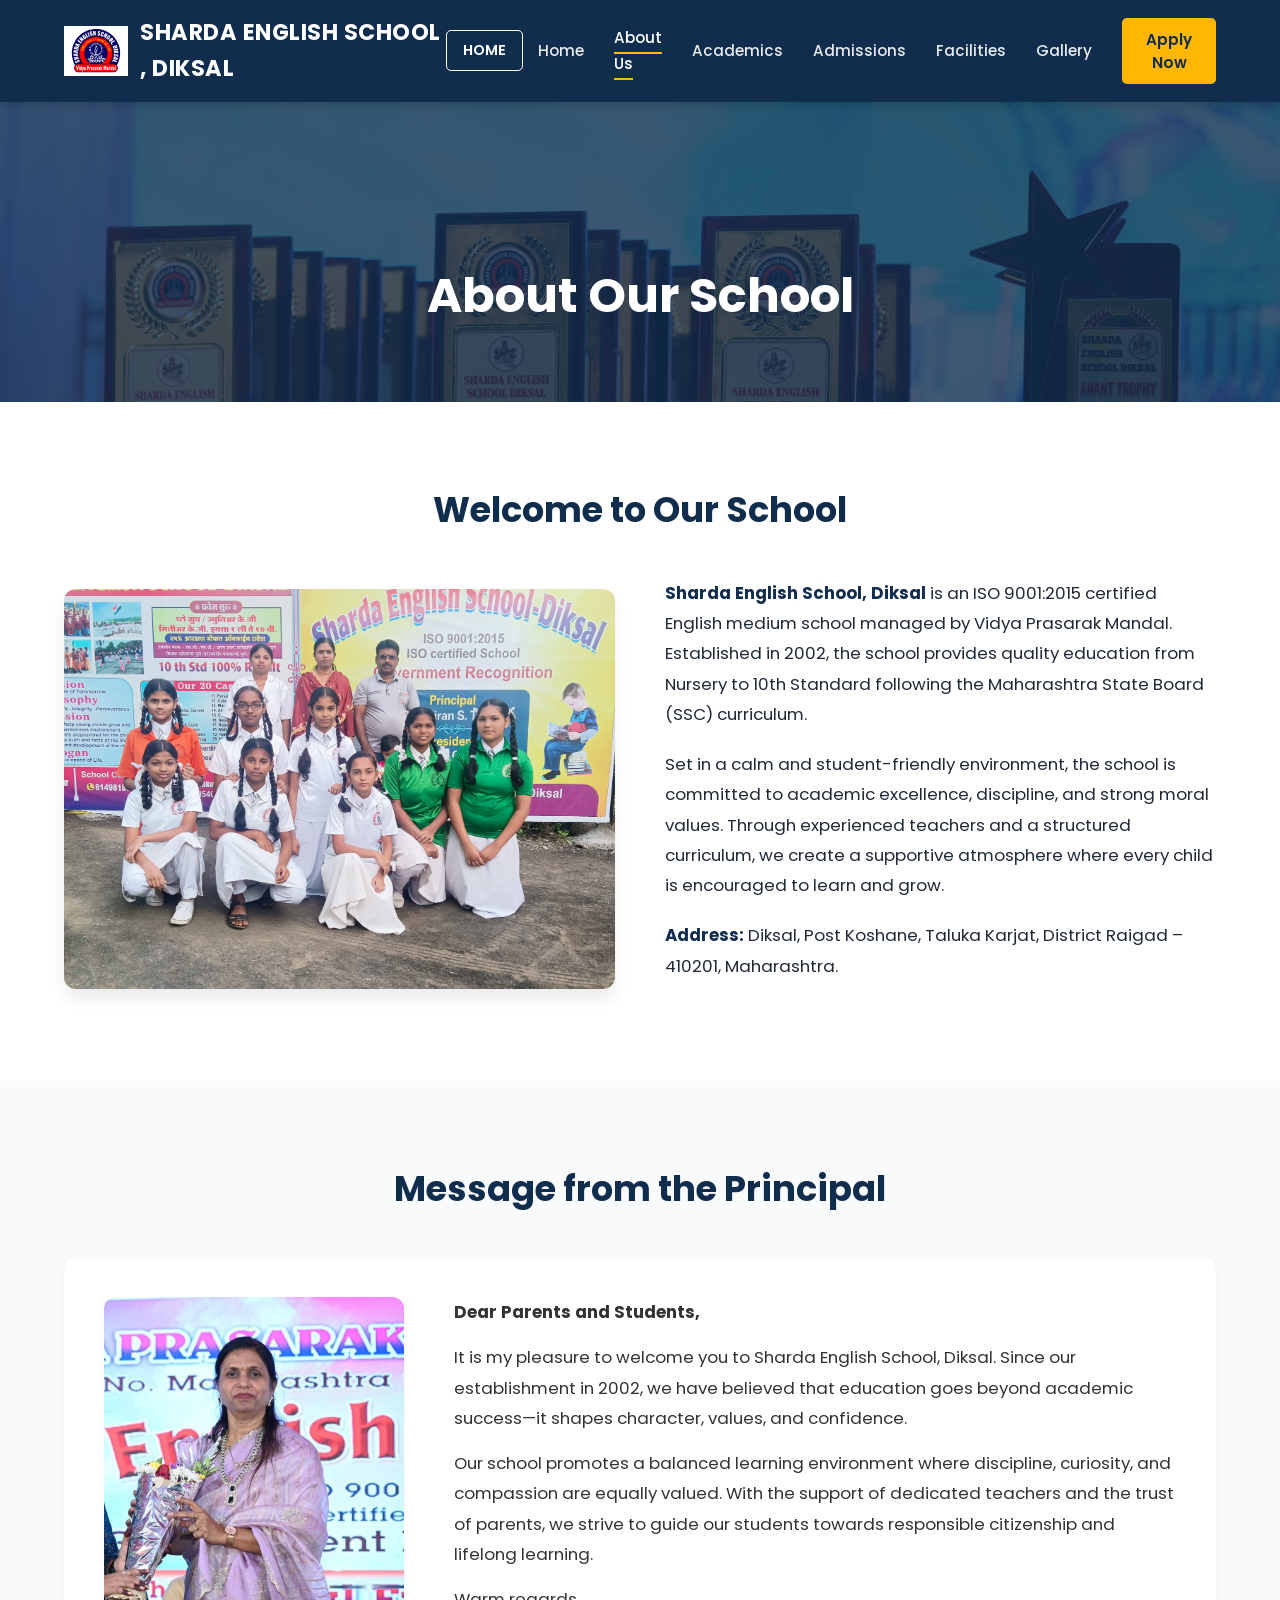
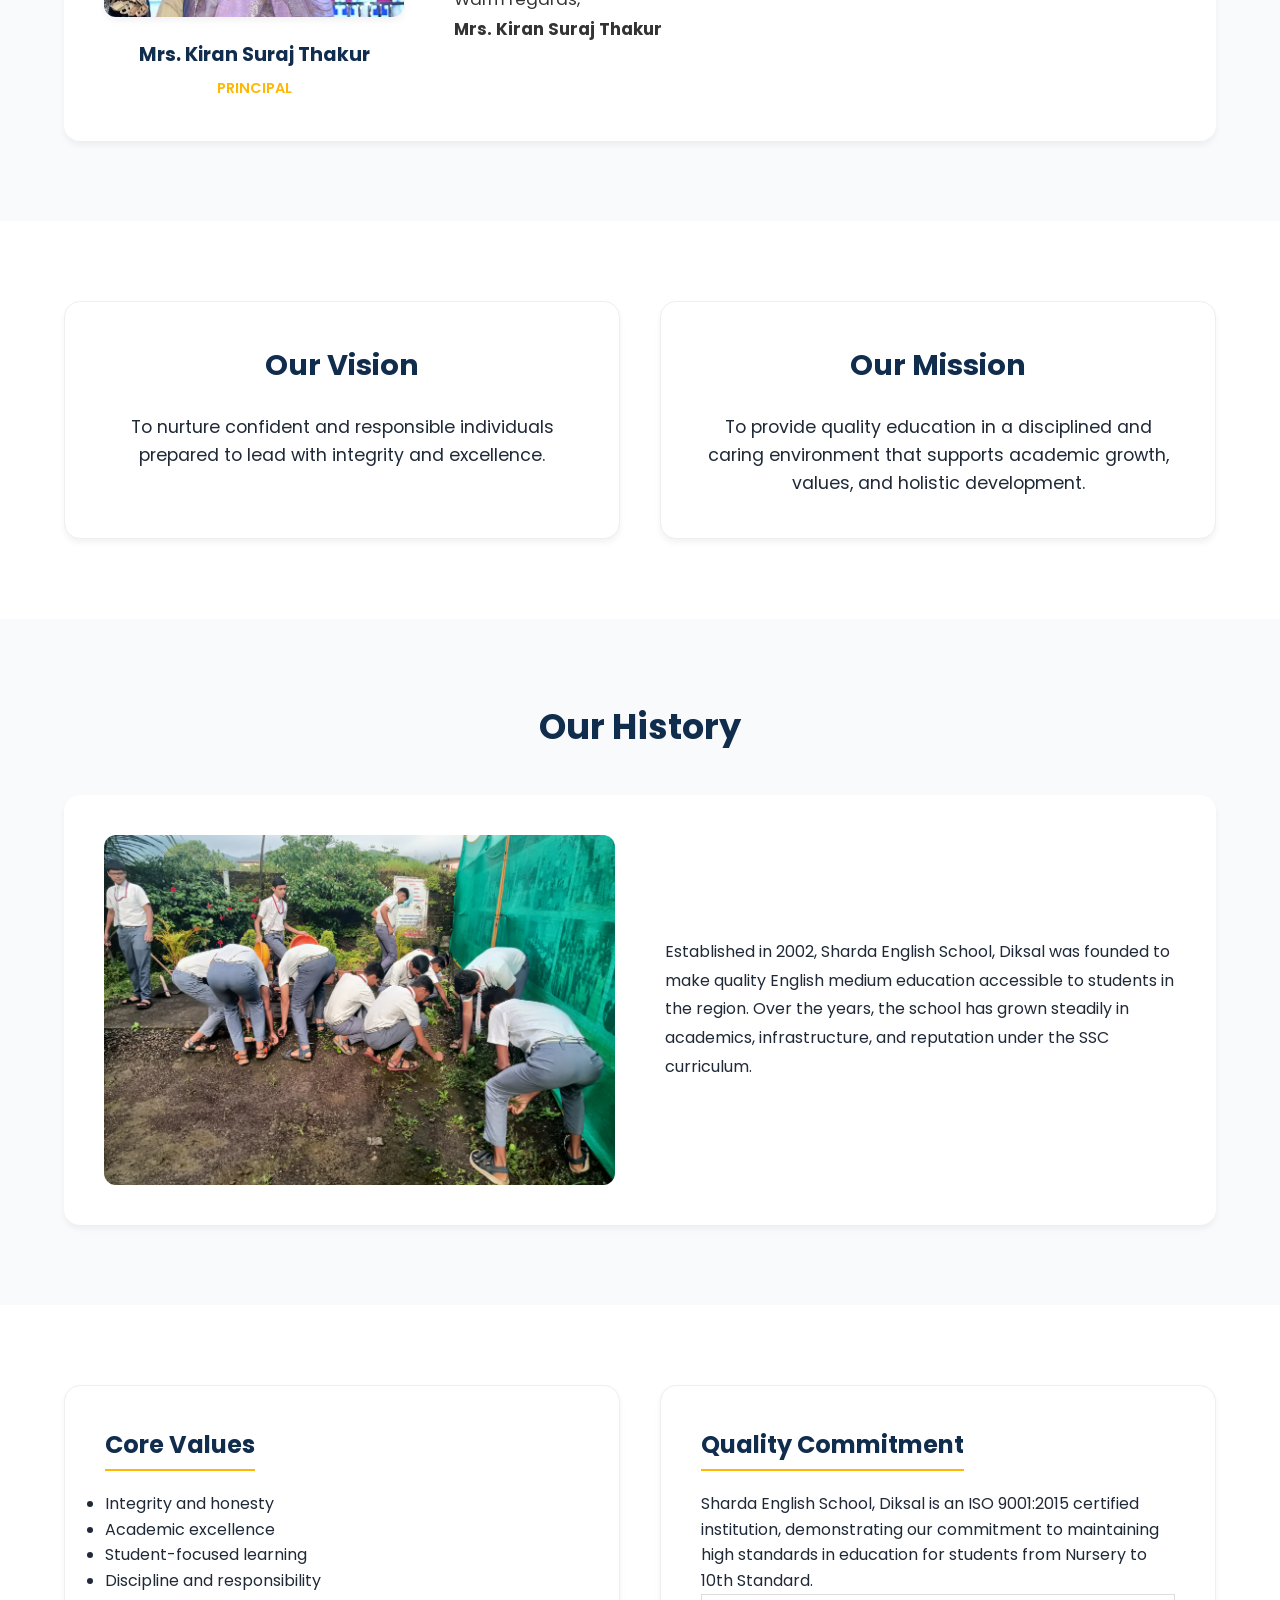
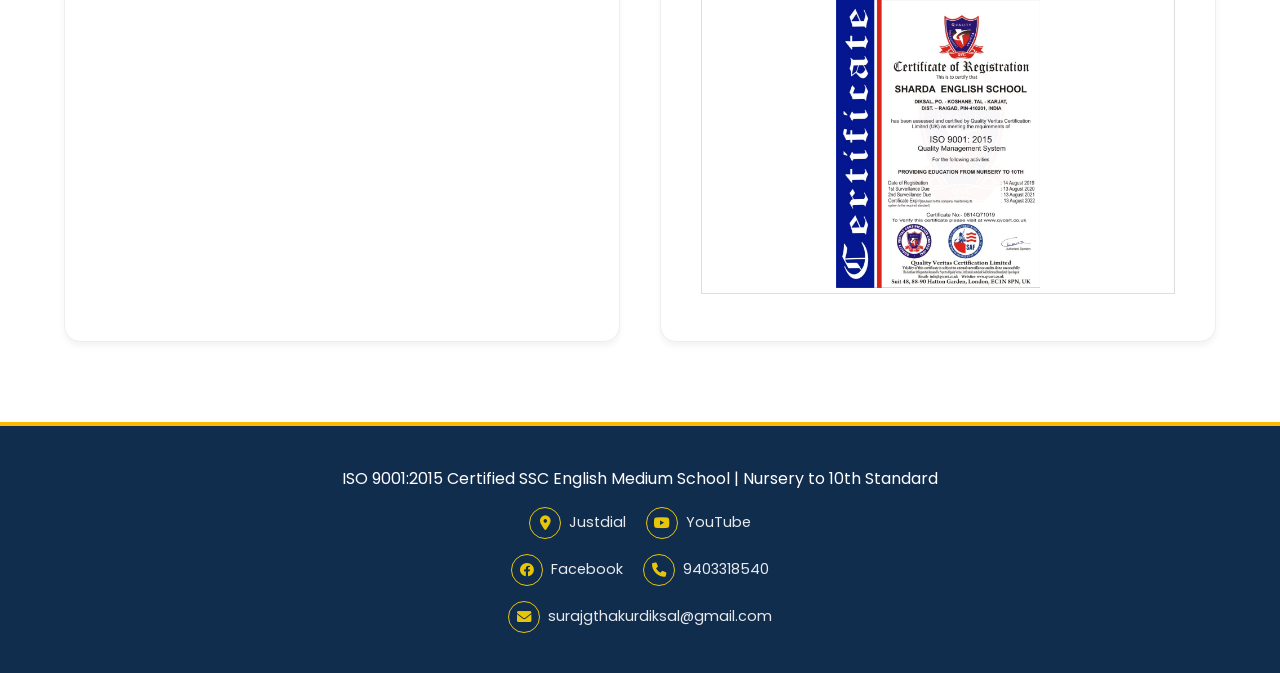
==== commit 853ac5c5: "Update homepage layout and content" ====
--- a/about.html
+++ b/about.html
@@ -7,6 +7,7 @@
   <meta name="viewport" content="width=device-width, initial-scale=1.0">
 
   <link href="https://fonts.googleapis.com/css2?family=Poppins:wght@300;400;500;600;700&display=swap" rel="stylesheet">
+  <link rel="stylesheet" href="https://cdnjs.cloudflare.com/ajax/libs/font-awesome/6.0.0/css/all.min.css">
   <link rel="stylesheet" href="css/main.css">
   <link rel="stylesheet" href="css/about.css">
 </head>
@@ -17,10 +18,11 @@
   <header class="navbar">
     <div class="nav-container">
       <a href="index.html" class="logo-container">
-        <img src="images/schoollogo.svg" alt="Logo" class="school-logo">
-        <span>Sharda English School</span>
+        <img src="images/schoollogo.svg" alt="Sharda English School Diksal" class="school-logo">
+        <span>Sharda English School , Diksal</span>
       </a>
 
+      <a href="index.html" class="mobile-home-btn" style="color:white; padding: left 10px; " ;>HOME</a>
       <button class="hamburger" onclick="toggleMenu()">☰</button>
 
       <ul class="nav-links">
@@ -40,7 +42,7 @@
     <div class="hero-overlay"></div>
     <div class="hero-content">
       <h1>About Our School</h1>
-      <p>Home / About Us</p>
+      <!-- <p>Home / About Us</p> -->
     </div>
   </section>
 
@@ -51,16 +53,15 @@
     <div class="welcome-box">
       <img src="images/welcome-students.jpg" alt="Students">
       <div class="welcome-text">
-        <p><strong>Sharda English School, Diksal</strong> is a premier educational institution certified by <strong>ISO
-            9001:2015 Quality Management System</strong>. Managed by Vidya Prasarak Mandal, we are dedicated to
-          providing quality education from Nursery to 10th Standard following the Maharashtra State Board (SSC)
-          curriculum.</p>
+        <p><strong>Sharda English School, Diksal</strong> is an ISO 9001:2015 certified English medium school managed by
+          Vidya Prasarak Mandal. Established in 2002, the school provides quality education from Nursery to 10th
+          Standard following the Maharashtra State Board (SSC) curriculum.</p>
 
-        <p><strong>Address:</strong> Diksal, Po. - Koshane, Tal - Karjat, Dist. - Raigad, Pin-410201, India.</p>
+        <p>Set in a calm and student-friendly environment, the school is committed to academic excellence, discipline,
+          and strong moral values. Through experienced teachers and a structured curriculum, we create a supportive
+          atmosphere where every child is encouraged to learn and grow.</p>
 
-        <p>Established with the goal of providing quality education, Sharda English School focuses on strong academic
-          foundations, moral values, and a supportive learning environment. With experienced teachers and a structured
-          SSC curriculum, the school prepares students for academic success and responsible citizenship.</p>
+        <p><strong>Address:</strong> Diksal, Post Koshane, Taluka Karjat, District Raigad – 410201, Maharashtra.</p>
       </div>
     </div>
   </section>
@@ -71,17 +72,20 @@
 
     <div class="principal-box">
       <div class="principal-card">
-        <img src="images/principal.jpg">
-        <h4>Mrs. Principal Name</h4>
+        <img src="images/principal-new.png" alt="Principal">
+        <h4>Mrs. Kiran Suraj Thakur</h4>
         <span>Principal</span>
       </div>
 
-      <p>
-        Dear Parents and Students,<br><br>
-        I warmly welcome you to SCHOOL NAME, where we believe education is not only
-        about academic success but about shaping responsible and compassionate citizens.
-        Our school environment encourages curiosity, discipline, and excellence.
-      </p>
+      <div class="principal-text">
+        <p><strong>Dear Parents and Students,</strong></p>
+        <p>It is my pleasure to welcome you to Sharda English School, Diksal. Since our establishment in 2002, we have
+          believed that education goes beyond academic success—it shapes character, values, and confidence.</p>
+        <p>Our school promotes a balanced learning environment where discipline, curiosity, and compassion are equally
+          valued. With the support of dedicated teachers and the trust of parents, we strive to guide our students
+          towards responsible citizenship and lifelong learning.</p>
+        <p style="margin-top: 15px;">Warm regards,<br><strong>Mrs. Kiran Suraj Thakur</strong></p>
+      </div>
     </div>
   </section>
 
@@ -89,18 +93,13 @@
   <section class="vision-mission">
     <div class="vm">
       <h3>Our Vision</h3>
-      <div class="vm-grid">
-        <div>🤝 Integrity</div>
-        <div>🏆 Excellence</div>
-      </div>
+      <p>To nurture confident and responsible individuals prepared to lead with integrity and excellence.</p>
     </div>
 
     <div class="vm">
       <h3>Our Mission</h3>
-      <div class="vm-grid">
-        <div>❤️ Compassion</div>
-        <div>👥 Collaboration</div>
-      </div>
+      <p>To provide quality education in a disciplined and caring environment that supports academic growth, values, and
+        holistic development.</p>
     </div>
   </section>
 
@@ -110,12 +109,9 @@
 
     <div class="history-box">
       <img src="images/school-building.jpg">
-      <ul>
-        <li><strong>2005:</strong> School established</li>
-        <li>Expanded infrastructure</li>
-        <li>Modern labs introduced</li>
-        <li>Consistently ranked among top SSC schools</li>
-      </ul>
+      <p style="line-height: 1.8; color: var(--text-dark);">Established in 2002, Sharda English School, Diksal was
+        founded to make quality English medium education accessible to students in the region. Over the years, the
+        school has grown steadily in academics, infrastructure, and reputation under the SSC curriculum.</p>
     </div>
   </section>
 
@@ -126,23 +122,40 @@
       <ul>
         <li>Integrity and honesty</li>
         <li>Academic excellence</li>
-        <li>Student-centric approach</li>
+        <li>Student-focused learning</li>
         <li>Discipline and responsibility</li>
       </ul>
     </div>
 
     <div class="awards">
-      <h3>ISO 9001:2015 Certified</h3>
-      <p>We are proud to be an ISO 9001:2015 certified institution for providing quality education from Nursery to 10th
-        Standard.</p>
+      <h3>Quality Commitment</h3>
+      <p>Sharda English School, Diksal is an ISO 9001:2015 certified institution, demonstrating our commitment to
+        maintaining high standards in education for students from Nursery to 10th Standard.</p>
       <img src="images/iso_certificate.jpg" alt="ISO 9001:2015 Certificate"
         style="max-width: 100%; border: 1px solid #ddd; padding: 5px;">
     </div>
   </section>
 
   <!-- FOOTER -->
-  <footer>
-    ISO 9001:2015 Certified SSC English Medium School | Nursery to 10th Standard
+  <footer class="footer">
+    <div class="footer-content">
+      <p>ISO 9001:2015 Certified SSC English Medium School | Nursery to 10th Standard</p>
+      <div class="footer-links">
+        <div class="footer-row">
+          <a href="https://jsdl.in/RSL-JII1770039966" target="_blank"><i class="fas fa-map-marker-alt"></i> Justdial</a>
+          <a href="https://youtube.com/@shardaenglishschool8920?si=-Byb9nrodsXPXtr6" target="_blank"><i
+              class="fab fa-youtube"></i> YouTube</a>
+        </div>
+        <div class="footer-row">
+          <a href="https://www.facebook.com/suraj.thakur.444874?locale=en_GB" target="_blank"><i
+              class="fab fa-facebook"></i> Facebook</a>
+          <a href="tel:9403318540"><i class="fas fa-phone"></i> 9403318540</a>
+        </div>
+        <div class="footer-row">
+          <a href="mailto:surajgthakurdiksal@gmail.com"><i class="fas fa-envelope"></i> surajgthakurdiksal@gmail.com</a>
+        </div>
+      </div>
+    </div>
   </footer>
 
   <script src="js/main.js"></script>
--- a/css/main.css
+++ b/css/main.css
@@ -360,27 +360,26 @@
   font-weight: 500;
 }
 
-/* Background Image Cards with Overlay */
-/* Background Image Cards with Blur Effect */
 /* Background Image Cards (No Overlay/Effect) */
 .academic-card {
   position: relative;
   overflow: hidden;
-  color: white;
-  border: none;
-  background-size: cover;
-  background-position: center;
-  background-color: #333;
-  /* Fallback color */
+  color: var(--text-dark);
+  border: 1px solid #e5e7eb;
+  background: #fff;
+  border-radius: 12px;
+  box-shadow: 0 4px 6px -1px rgba(0, 0, 0, 0.1), 0 2px 4px -1px rgba(0, 0, 0, 0.06);
+  /* Grey Shadow */
+  display: flex;
+  flex-direction: column;
 }
 
 /* Ensure text is white */
 .academic-card h3,
 .academic-card p,
 .academic-card li {
-  color: white !important;
-  text-shadow: 0 1px 3px rgba(0, 0, 0, 0.8);
-  /* Minimal shadow for readability */
+  color: var(--text-dark) !important;
+  text-shadow: none;
 }
 
 /* Remove solid headers */
@@ -393,26 +392,20 @@
 }
 
 /* Specific images directly on card */
-.card-preprimary {
-  background-image: url('../images/academic-preprimary.jpg');
-}
-
-.card-primary {
-  background-image: url('../images/academic-primary.jpg');
-}
-
-.card-middle {
-  background-image: url('../images/academic-middle.jpg');
-}
-
+/* Specific colors for text-only style */
+/* Specific colors removed for white card style */
+.card-preprimary,
+.card-primary,
+.card-middle,
 .card-secondary {
-  background-image: url('../images/academic-secondary.jpg');
+  background: #fff;
+  border-color: #e5e7eb;
 }
 
 /* Replaced Yellow with Blue for template match */
 
 .card-body {
-  padding: 25px;
+  padding: 15px;
   text-align: left;
   flex-grow: 1;
   display: flex;
@@ -446,6 +439,8 @@
   width: 100%;
   padding: 12px;
   background: var(--primary);
+  margin-top: auto;
+  /* Push to bottom */
   color: var(--white);
   border: none;
   border-radius: 6px;
@@ -498,8 +493,10 @@
 
 .facility-card img {
   width: 100%;
-  height: 160px;
+  height: 200px;
+  /* Fixed height for uniformity */
   object-fit: cover;
+  /* Crop to fit */
   border-radius: 8px;
   margin-bottom: 15px;
 }
@@ -672,9 +669,62 @@
   background: var(--primary);
   color: var(--white);
   text-align: center;
-  padding: 40px 0;
+  padding: 40px 20px;
   margin-top: 0;
   border-top: 4px solid var(--accent);
+}
+
+.footer-links {
+  display: flex;
+  flex-direction: column;
+  gap: 15px;
+  margin-top: 15px;
+  align-items: center;
+}
+
+.footer-row {
+  display: flex;
+  gap: 20px;
+  justify-content: center;
+  flex-wrap: wrap;
+}
+
+.footer-links a {
+  color: var(--white);
+  text-decoration: none;
+  font-size: 0.9rem;
+  display: flex;
+  align-items: center;
+  gap: 8px;
+  opacity: 0.9;
+  transition: opacity 0.3s;
+}
+
+.footer-links a:hover {
+  opacity: 1;
+  text-decoration: none;
+}
+
+.footer-links i {
+  display: inline-flex;
+  align-items: center;
+  justify-content: center;
+  width: 32px;
+  height: 32px;
+  border: 1px solid #ffd700;
+  /* Yellow Border */
+  border-radius: 50%;
+  /* Circular */
+  color: #ffd700;
+  /* Yellow Icon */
+  font-size: 0.9rem;
+  transition: all 0.3s ease;
+}
+
+.footer-links a:hover i {
+  background: #ffd700;
+  color: var(--primary);
+  /* Text color on hover */
 }
 
 
@@ -743,6 +793,11 @@
     /* Prevent separate lines */
   }
 
+  /* Highlights: Show only first item (SSC Board) */
+  .highlights .highlight-item:nth-child(n+2) {
+    display: none;
+  }
+
   /* Adjust Logo Text for Mobile */
   .logo-container span {
     font-size: 0.9rem;
@@ -848,30 +903,44 @@
   }
 
   /* Facilities Carousel */
+  /* Facilities Carousel */
   .facility-grid {
     display: flex;
     overflow-x: auto;
     scroll-snap-type: x mandatory;
     scroll-behavior: smooth;
-    gap: 20px;
-    padding: 20px 5px;
-    /* Add padding for shadow visibility */
+    gap: 0;
+    /* No gap for single card view */
+    padding: 20px 0;
     -webkit-overflow-scrolling: touch;
     scrollbar-width: none;
-    /* Firefox */
   }
 
   .facility-grid::-webkit-scrollbar {
     display: none;
-    /* Chrome/Safari */
   }
 
   .facility-card {
-    min-width: 85%;
+    min-width: 100%;
+    /* One card at a time */
     scroll-snap-align: center;
     flex-shrink: 0;
     margin: 0;
-    /* Override any grid margins */
+    box-sizing: border-box;
+    /* Ensure padding is included */
+    /* Padding is inherited from main style (15px) */
+    height: 100%;
+    /* Force uniform height */
+    display: flex;
+    flex-direction: column;
+  }
+
+  /* Adjust text for smaller screens */
+  .facility-card h3 {
+    font-size: 1rem;
+    margin-top: auto;
+    /* Push to bottom if needed, or just standard spacing */
+    padding-top: 10px;
   }
 
 
@@ -1180,8 +1249,69 @@
   margin: 30px auto;
   padding: 10px 20px;
   background: transparent;
-  border: 1px solid var(--blue);
+  border: 1px solid var(--secondary);
   border-radius: 6px;
-  color: var(--blue);
+  color: var(--secondary);
   cursor: pointer;
+}
+
+/* Mobile Home Button (About Page) */
+.mobile-home-btn {
+  display: block;
+  margin-left: auto;
+  /* Push to right */
+  margin-right: 15px;
+  background: transparent;
+  /* Same as header */
+  color: var(--white);
+  /* White Text */
+  border: 1px solid var(--white);
+  /* White Border */
+  font-size: 0.9rem;
+  font-weight: 600;
+  text-decoration: none;
+  padding: 8px 16px;
+  border-radius: 5px;
+  transition: all 0.3s;
+}
+
+.mobile-home-btn:hover {
+  background: rgba(255, 255, 255, 0.1);
+  transform: translateY(-1px);
+}
+
+@media(max-width: 768px) {
+  .mobile-home-btn {
+    display: block;
+    margin-right: 10px;
+    font-size: 0.85rem;
+    padding: 6px 12px;
+  }
+}
+
+/* Sticky Admission Marquee */
+.sticky-marquee {
+  position: -webkit-sticky;
+  position: sticky;
+  /* Matched to approx header height + buffer */
+  top: 85px;
+  background-color: #ffd700;
+  /* Bright Yellow */
+  color: #000;
+  padding: 10px 0;
+  font-weight: bold;
+  font-size: 1rem;
+  z-index: 998;
+  /* Under navbar (1000) but above content */
+  box-shadow: 0 4px 6px rgba(0, 0, 0, 0.1);
+  width: 100%;
+}
+
+@media (max-width: 768px) {
+  .sticky-marquee {
+    top: 105px;
+    /* Adjust for mobile header */
+    font-size: 0.9rem;
+    padding: 8px 0;
+  }
 }
--- a/css/about.css
+++ b/css/about.css
@@ -145,14 +145,22 @@
   text-transform: uppercase;
 }
 
-.principal-box p {
-  font-style: italic;
-  line-height: 1.9;
+/* Updated Principal Text */
+.principal-text {
+  font-size: 1.05rem;
+  line-height: 1.8;
+  color: #333;
+}
+
+.principal-text p {
+  margin-bottom: 15px;
+}
+
+/* VISION MISSION Updates */
+.vm p {
   font-size: 1.1rem;
-  color: #4b5563;
-  position: relative;
-  padding-left: 20px;
-  border-left: 4px solid var(--accent);
+  line-height: 1.6;
+  color: var(--text-dark);
 }
 
 /* VISION MISSION */
